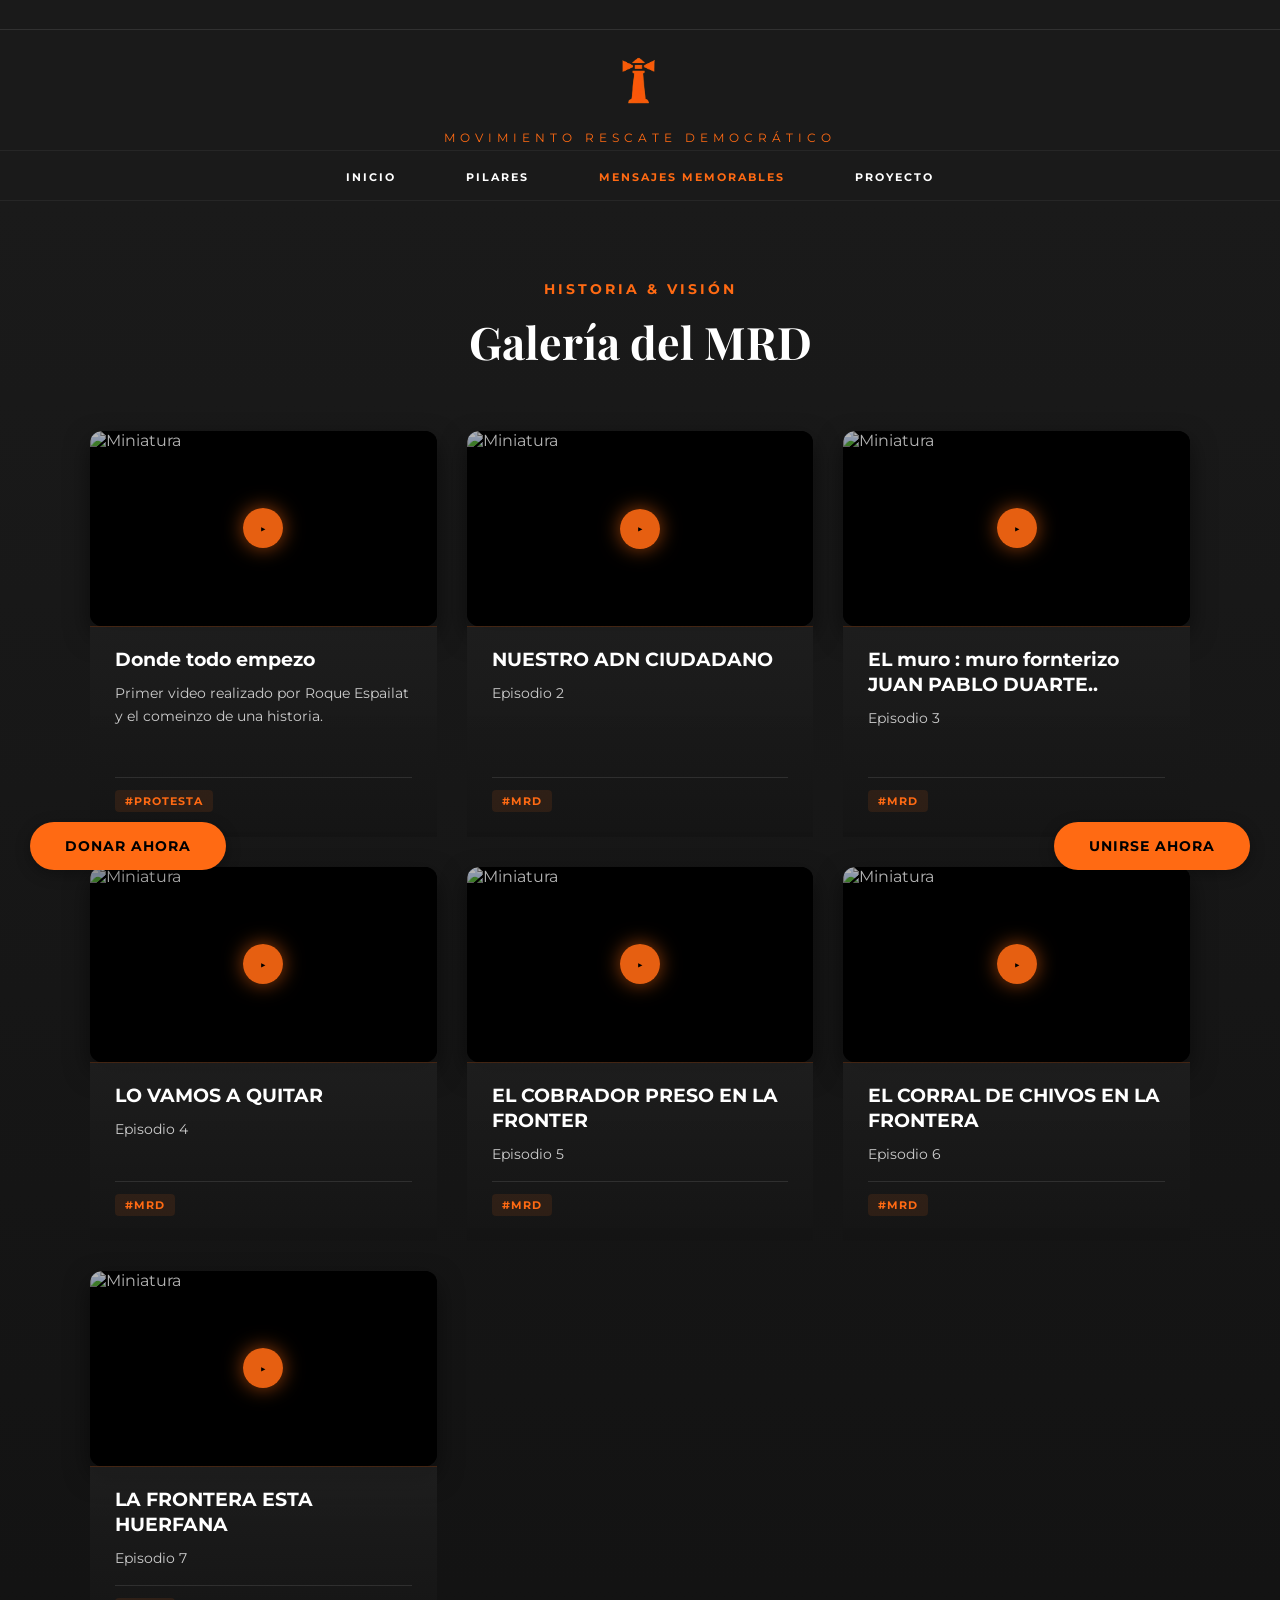
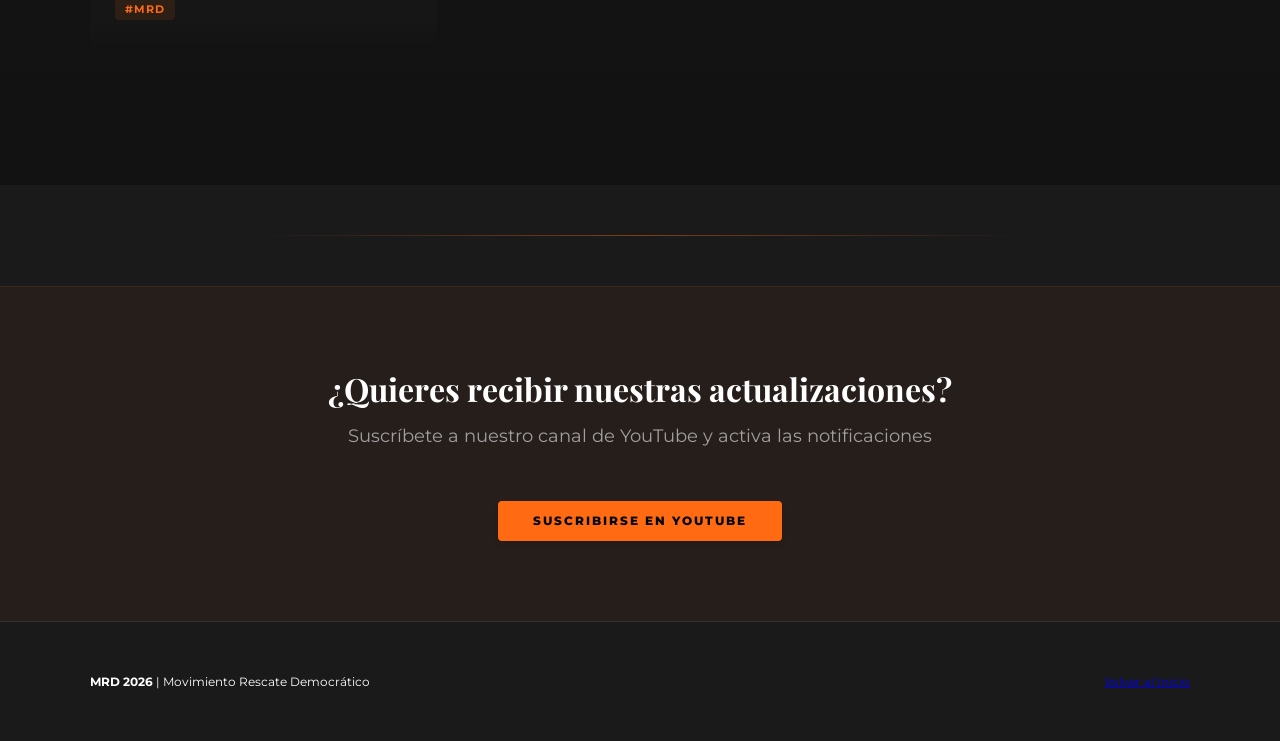
==== mensajesmemorables.html @ ec971d66 "Add files via upload" ====
<!DOCTYPE html>
<html lang="es">
<head>
    <meta charset="UTF-8">
    <meta name="viewport" content="width=device-width, initial-scale=1.0">
    <title>Mensajes Memorables | MRD</title>
    <link rel="stylesheet" href="style.css">
    <link rel="stylesheet" href="mensajesmemorables.css">
    
    <link rel="preconnect" href="https://fonts.googleapis.com">
    <link rel="preconnect" href="https://fonts.gstatic.com" crossorigin>
    <link href="https://fonts.googleapis.com/css2?family=Montserrat:wght@400;500;700&family=Playfair+Display:wght@700&display=swap" rel="stylesheet">
</head>
<body>

    <header class="main-header">
        <div class="top-bar">
            <div class="ticker-wrapper">
                <span>MOVIMIENTO RESCATE DEMOCRÁTICO • DIOS, PATRIA, FAMILIA, PUEBLO →</span>
            </div>
        </div>

        <div class="mid-bar">
            <div class="brand">
                <img src="img/Sin título.png" alt="Logo" class="brand-logo">
                <span class="location">MOVIMIENTO RESCATE DEMOCRÁTICO</span>
            </div>
            <button id="menuToggle" class="menu-toggle">☰</button>
        </div>

        <nav id="mainNav" class="main-nav">
            <ul>
                <li><a href="index.html">INICIO</a></li>
                <li><a href="index.html#pilares">PILARES</a></li>
                <li><a href="mensajesmemorables.html" class="active">MENSAJES MEMORABLES</a></li>
                <li><a href="index.html#propuestas">PROYECTO</a></li>
            </ul>
        </nav>
    </header>

    <main>
        


        <section id="mensajes" class="messages-section">
            <div class="container">
                <div class="section-header">
                    <span class="label">HISTORIA & VISIÓN</span>
                    <h2>Galería del MRD</h2>
                </div>
                
                <div class="messages-grid">
                    
                    <!-- TARJETA 1 -->
                    <article class="message-card">
                        <div class="card-trigger" data-src="https://res.cloudinary.com/nox-company/video/upload/v1776811127/rescate%20democratico%20pagina/MRD/watermark-removed-video_1_rp52hh.mp4" data-poster="img/poster1.jpg">
                            <div class="video-player-container">
                                <video class="dynamic-video" playsinline></video>
                                <div class="thumbnail-overlay">
                                    <img src="https://res.cloudinary.com/nox-company/image/upload/v1776818171/rescate%20democratico%20pagina/MRD/Miniaturas/donde_todo_empezo_w9utbv.jpg" alt="Miniatura" class="thumb-img">
                                    <div class="play-icon-large">▶</div>
                                </div>
                                <div class="video-controls-overlay">
                                    <div class="play-pause-btn">❚❚</div>
                                    <div class="progress-container">
                                        <div class="progress-bar-bg"><div class="progress-bar-fill"></div></div>
                                        <div class="time-display"><span class="current-time">0:00</span> / <span class="total-time">0:00</span></div>
                                    </div>
                                    <div class="controls-bottom">
                                        <button class="control-btn mute-btn">🔊</button>
                                        <button class="control-btn close-btn">✕ Cerrar</button>
                                    </div>
                                </div>
                            </div>
                            <div class="card-body">
                                <h3>Donde todo empezo</h3>
                                <p class="card-desc">Primer video realizado por Roque Espailat y el comeinzo de una historia.<p>
                                <div class="card-footer"><span class="tag">#protesta</span></div>
                            </div>
                        </div>
                    </article>

                    <!-- TARJETA 2 -->
                    <article class="message-card">
                        <div class="card-trigger" data-src="https://res.cloudinary.com/nox-company/video/upload/v1776817898/rescate%20democratico%20pagina/MRD/2_discurso_fouupr.mp4" data-poster="img/poster2.jpg">
                            <div class="video-player-container">
                                <video class="dynamic-video" playsinline></video>
                                <div class="thumbnail-overlay">
                                    <img src="https://res.cloudinary.com/nox-company/image/upload/v1776819507/rescate%20democratico%20pagina/MRD/Miniaturas/Donde_todo_comenzo_lkbbu7.jpg" alt="Miniatura" class="thumb-img">
                                    <div class="play-icon-large">▶</div>
                                </div>
                                <div class="video-controls-overlay">
                                    <div class="play-pause-btn">❚❚</div>
                                    <div class="progress-container">
                                        <div class="progress-bar-bg"><div class="progress-bar-fill"></div></div>
                                        <div class="time-display"><span class="current-time">0:00</span> / <span class="total-time">0:00</span></div>
                                    </div>
                                    <div class="controls-bottom">
                                        <button class="control-btn mute-btn">🔊</button>
                                        <button class="control-btn close-btn">✕ Cerrar</button>
                                    </div>
                                </div>
                            </div>
                            <div class="card-body">
                                <h3>NUESTRO ADN CIUDADANO</h3>
                                <p class="card-desc">Episodio 2</p>
                                <div class="card-footer"><span class="tag">#MRD</span></div>
                            </div>
                        </div>
                    </article>

                    <!-- TARJETA 3 -->
                    <article class="message-card">
                        <div class="card-trigger" data-src="https://res.cloudinary.com/nox-company/video/upload/v1776817938/rescate%20democratico%20pagina/MRD/3_plan_de_muro_louryq.mp4" data-poster="img/poster3.jpg">
                            <div class="video-player-container">
                                <video class="dynamic-video" playsinline></video>
                                <div class="thumbnail-overlay">
                                    <img src="https://res.cloudinary.com/nox-company/image/upload/v1776819499/rescate%20democratico%20pagina/MRD/Miniaturas/Donde_todo_comenzo_1_syyvta.jpg" alt="Miniatura" class="thumb-img">
                                    <div class="play-icon-large">▶</div>
                                </div>
                                <div class="video-controls-overlay">
                                    <div class="play-pause-btn">❚❚</div>
                                    <div class="progress-container">
                                        <div class="progress-bar-bg"><div class="progress-bar-fill"></div></div>
                                        <div class="time-display"><span class="current-time">0:00</span> / <span class="total-time">0:00</span></div>
                                    </div>
                                    <div class="controls-bottom">
                                        <button class="control-btn mute-btn">🔊</button>
                                        <button class="control-btn close-btn">✕ Cerrar</button>
                                    </div>
                                </div>
                            </div>
                            <div class="card-body">
                                <h3>EL muro : muro fornterizo JUAN PABLO DUARTE..</h3>
                                <p class="card-desc">Episodio 3<p>
                                <div class="card-footer"><span class="tag">#MRD</span></div>
                            </div>
                        </div>
                    </article>

                    <!-- TARJETA 4 -->
                    <article class="message-card">
                        <div class="card-trigger" data-src="https://res.cloudinary.com/nox-company/video/upload/v1776817913/rescate%20democratico%20pagina/MRD/4_roque_en_la_frontera_w9cdqh.mp4" data-poster="img/poster4.jpg">
                            <div class="video-player-container">
                                <video class="dynamic-video" playsinline></video>
                                <div class="thumbnail-overlay">
                                    <img src="https://res.cloudinary.com/nox-company/image/upload/v1776819499/rescate%20democratico%20pagina/MRD/Miniaturas/Donde_todo_comenzo_1_syyvta.jpg" alt="Miniatura" class="thumb-img">
                                    <div class="play-icon-large">▶</div>
                                </div>
                                <div class="video-controls-overlay">
                                    <div class="play-pause-btn">❚❚</div>
                                    <div class="progress-container">
                                        <div class="progress-bar-bg"><div class="progress-bar-fill"></div></div>
                                        <div class="time-display"><span class="current-time">0:00</span> / <span class="total-time">0:00</span></div>
                                    </div>
                                    <div class="controls-bottom">
                                        <button class="control-btn mute-btn">🔊</button>
                                        <button class="control-btn close-btn">✕ Cerrar</button>
                                    </div>
                                </div>
                            </div>
                            <div class="card-body">
                                <h3>LO VAMOS A QUITAR</h3>
                                <p class="card-desc">Episodio 4</p>
                                <div class="card-footer"><span class="tag">#MRD</span></div>
                            </div>
                        </div>
                    </article>

                    <!-- TARJETA 5 -->
                    <article class="message-card">
                        <div class="card-trigger" data-src="https://res.cloudinary.com/nox-company/video/upload/v1776817951/rescate%20democratico%20pagina/MRD/5_apresan_a_roque_xazl5k.mp4" data-poster="img/poster5.jpg">
                            <div class="video-player-container">
                                <video class="dynamic-video" playsinline></video>
                                <div class="thumbnail-overlay">
                                    <img src="https://res.cloudinary.com/nox-company/image/upload/v1776819499/rescate%20democratico%20pagina/MRD/Miniaturas/Donde_todo_comenzo_3_gq2lj9.jpg" alt="Miniatura" class="thumb-img">
                                    <div class="play-icon-large">▶</div>
                                </div>
                                <div class="video-controls-overlay">
                                    <div class="play-pause-btn">❚❚</div>
                                    <div class="progress-container">
                                        <div class="progress-bar-bg"><div class="progress-bar-fill"></div></div>
                                        <div class="time-display"><span class="current-time">0:00</span> / <span class="total-time">0:00</span></div>
                                    </div>
                                    <div class="controls-bottom">
                                        <button class="control-btn mute-btn">🔊</button>
                                        <button class="control-btn close-btn">✕ Cerrar</button>
                                    </div>
                                </div>
                            </div>
                            <div class="card-body">
                                <h3>EL COBRADOR PRESO EN LA FRONTER</h3>
                                <p class="card-desc">Episodio 5</p>
                                <div class="card-footer"><span class="tag">#MRD</span></div>
                            </div>
                        </div>
                    </article>

                    <!-- TARJETA 6 -->
                    <article class="message-card">
                        <div class="card-trigger" data-src="https://res.cloudinary.com/nox-company/video/upload/v1776817939/rescate%20democratico%20pagina/MRD/6_sub7iy.mp4" data-poster="img/poster6.jpg">
                            <div class="video-player-container">
                                <video class="dynamic-video" playsinline></video>
                                <div class="thumbnail-overlay">
                                    <img src="https://res.cloudinary.com/nox-company/image/upload/v1776819499/rescate%20democratico%20pagina/MRD/Miniaturas/Donde_todo_comenzo_4_yykrce.jpg" alt="Miniatura" class="thumb-img">
                                    <div class="play-icon-large">▶</div>
                                </div>
                                <div class="video-controls-overlay">
                                    <div class="play-pause-btn">❚❚</div>
                                    <div class="progress-container">
                                        <div class="progress-bar-bg"><div class="progress-bar-fill"></div></div>
                                        <div class="time-display"><span class="current-time">0:00</span> / <span class="total-time">0:00</span></div>
                                    </div>
                                    <div class="controls-bottom">
                                        <button class="control-btn mute-btn">🔊</button>
                                        <button class="control-btn close-btn">✕ Cerrar</button>
                                    </div>
                                </div>
                            </div>
                            <div class="card-body">
                                <h3>EL CORRAL DE CHIVOS EN LA FRONTERA</h3>
                                <p class="card-desc">Episodio 6</p>
                                <div class="card-footer"><span class="tag">#MRD</span></div>
                            </div>
                        </div>
                    </article>

                    <!-- TARJETA 7 -->
                    <article class="message-card">
                        <div class="card-trigger" data-src="https://res.cloudinary.com/nox-company/video/upload/v1776817931/rescate%20democratico%20pagina/MRD/7_cwavjr.mp4" data-poster="img/poster6.jpg">
                            <div class="video-player-container">
                                <video class="dynamic-video" playsinline></video>
                                <div class="thumbnail-overlay">
                                    <img src="https://res.cloudinary.com/nox-company/image/upload/v1776819506/rescate%20democratico%20pagina/MRD/Miniaturas/Donde_todo_comenzo_5_onufvg.jpg" alt="Miniatura" class="thumb-img">
                                    <div class="play-icon-large">▶</div>
                                </div>
                                <div class="video-controls-overlay">
                                    <div class="play-pause-btn">❚❚</div>
                                    <div class="progress-container">
                                        <div class="progress-bar-bg"><div class="progress-bar-fill"></div></div>
                                        <div class="time-display"><span class="current-time">0:00</span> / <span class="total-time">0:00</span></div>
                                    </div>
                                    <div class="controls-bottom">
                                        <button class="control-btn mute-btn">🔊</button>
                                        <button class="control-btn close-btn">✕ Cerrar</button>
                                    </div>
                                </div>
                            </div>
                            <div class="card-body">
                                <h3>LA FRONTERA ESTA HUERFANA</h3>
                                <p class="card-desc">Episodio 7</p>
                                <div class="card-footer"><span class="tag">#MRD</span></div>
                            </div>
                        </div>
                    </article>

                    <br><br><br><br><br>

                    

                </div>

                
            </div>

            
        </section>

        

        <hr class="elegant-separator">

        <section class="subscribe-section">
            <div class="container narrow">
                <h3>¿Quieres recibir nuestras actualizaciones?</h3>
                <p>Suscríbete a nuestro canal de YouTube y activa las notificaciones</p>
                <a href="https://www.youtube.com/@RescateDemocratico" class="btn-saber-mas">SUSCRIBIRSE EN YOUTUBE</a>
            </div>
        </section>


        
    </main>

    <footer class="footer-simple">
        <div class="container footer-flex">
            <p><strong>MRD 2026</strong> | Movimiento Rescate Democrático</p>
            <p><a href="index.html">Volver al Inicio</a></p>
        </div>
    </footer>

    <a href="#" class="btn-floating btn-donate-floating">DONAR AHORA</a>
    <a href="#" class="btn-floating btn-join-floating">UNIRSE AHORA</a>
    <div class="menu-overlay" id="menuOverlay"></div>

    
        <!-- Script Corregido FINAL: Botón Play ahora activa el estado completo -->
        <script src="script.js"></script>
    <script>
        document.addEventListener('DOMContentLoaded', () => {
            const triggers = document.querySelectorAll('.card-trigger');

            function formatTime(seconds) {
                if (!seconds || isNaN(seconds)) return "0:00";
                const mins = Math.floor(seconds / 60);
                const secs = Math.floor(seconds % 60);
                return `${mins}:${secs < 10 ? '0' : ''}${secs}`;
            }

            function stopAllVideos(currentTrigger) {
                triggers.forEach(other => {
                    if (other !== currentTrigger && other.classList.contains('is-playing')) {
                        const v = other.querySelector('.dynamic-video');
                        const o = other.querySelector('.video-controls-overlay');
                        const pb = other.querySelector('.play-pause-btn');
                        const th = other.querySelector('.thumbnail-overlay');
                        
                        if (v) {
                            v.pause();
                            v.currentTime = 0;
                        }
                        other.classList.remove('is-playing');
                        if (o) o.classList.remove('visible');
                        if (th) th.style.opacity = '1';
                        if (pb) pb.textContent = '▶';
                    }
                });
            }

            triggers.forEach(trigger => {
                const videoSrc = trigger.getAttribute('data-src');
                const posterSrc = trigger.getAttribute('data-poster');
                
                const video = trigger.querySelector('.dynamic-video');
                const playBtn = trigger.querySelector('.play-pause-btn');
                const muteBtn = trigger.querySelector('.mute-btn');
                const closeBtn = trigger.querySelector('.close-btn');
                const progressBar = trigger.querySelector('.progress-bar-fill');
                const progressBg = trigger.querySelector('.progress-bar-bg');
                const currentTimeEl = trigger.querySelector('.current-time');
                const totalTimeEl = trigger.querySelector('.total-time');
                const overlay = trigger.querySelector('.video-controls-overlay');
                const thumbnail = trigger.querySelector('.thumbnail-overlay');

                video.src = videoSrc;
                video.poster = posterSrc;

                // FUNCIÓN PRINCIPAL: Activa el video Y la clase CSS
                function activateVideo(e) {
                    if (e) {
                        e.preventDefault();
                        e.stopPropagation();
                    }

                    if (trigger.classList.contains('is-playing')) return;

                    stopAllVideos(trigger);
                    trigger.classList.add('is-playing');
                    
                    if (thumbnail) thumbnail.style.opacity = '0';

                    video.load();
                    
                    video.play().then(() => {
                        if (playBtn) playBtn.textContent = '❚❚';
                        if (overlay) overlay.classList.add('visible');
                    }).catch(err => {
                        console.error("Error al reproducir:", err);
                        trigger.classList.remove('is-playing');
                        if (thumbnail) thumbnail.style.opacity = '1';
                    });
                }

                // FUNCIÓN: Solo Play/Pause (sin cambiar estado de tarjeta)
                function togglePlayOnly(e) {
                    if (e) {
                        e.stopPropagation();
                        e.preventDefault();
                    }

                    if (video.paused) {
                        video.play().then(() => {
                            if (playBtn) playBtn.textContent = '❚❚';
                            if (overlay) overlay.classList.add('visible');
                        }).catch(console.error);
                    } else {
                        video.pause();
                        if (playBtn) playBtn.textContent = '▶';
                    }
                }

                // --- ASIGNACIÓN DE EVENTOS CORREGIDA ---

                // 1. Clic en la TARJETA → Activa todo (clase + video)
                trigger.addEventListener('click', activateVideo);

                // 2. Clic en el VIDEO → Solo Play/Pause (ya está activo)
                video.addEventListener('click', (e) => {
                    e.stopPropagation();
                    togglePlayOnly(e);
                });

                // 3. Clic en el BOTÓN PLAY CENTRAL → Activa todo si no está activo, solo Play/Pause si ya lo está
                if (playBtn) {
                    playBtn.addEventListener('click', (e) => {
                        e.stopPropagation();
                        e.preventDefault();
                        
                        // Si NO está activo, activarlo completamente
                        if (!trigger.classList.contains('is-playing')) {
                            activateVideo(e);
                        } else {
                            // Si YA está activo, solo play/pause
                            togglePlayOnly(e);
                        }
                    });
                }

                // 4. Clic en CERRAR
                if (closeBtn) {
                    closeBtn.addEventListener('click', (e) => {
                        e.stopPropagation();
                        e.preventDefault();
                        video.pause();
                        video.currentTime = 0;
                        trigger.classList.remove('is-playing');
                        if (overlay) overlay.classList.remove('visible');
                        if (thumbnail) thumbnail.style.opacity = '1';
                        if (playBtn) playBtn.textContent = '▶';
                    });
                }

                // 5. Clic en MUTE
                if (muteBtn) {
                    muteBtn.addEventListener('click', (e) => {
                        e.stopPropagation();
                        e.preventDefault();
                        video.muted = !video.muted;
                        muteBtn.textContent = video.muted ? '🔇' : '🔊';
                    });
                }

                // 6. Barra de progreso
                if (progressBg) {
                    progressBg.addEventListener('click', (e) => {
                        e.stopPropagation();
                        e.preventDefault();
                        const rect = progressBg.getBoundingClientRect();
                        const x = e.clientX - rect.left;
                        const percent = Math.max(0, Math.min(1, x / rect.width));
                        video.currentTime = percent * video.duration;
                    });
                }

                // 7. Actualización de tiempo
                video.addEventListener('timeupdate', () => {
                    if (!video.duration) return;
                    const percent = (video.currentTime / video.duration) * 100;
                    if (progressBar) progressBar.style.width = `${percent}%`;
                    if (currentTimeEl) currentTimeEl.textContent = formatTime(video.currentTime);
                    if (totalTimeEl) totalTimeEl.textContent = formatTime(video.duration);
                });

                video.addEventListener('loadedmetadata', () => {
                    if (totalTimeEl) totalTimeEl.textContent = formatTime(video.duration);
                });

                // 8. Mostrar/Ocultar controles
                let timeout;
                if (overlay) {
                    overlay.addEventListener('mousemove', () => {
                        overlay.classList.add('visible');
                        clearTimeout(timeout);
                        timeout = setTimeout(() => {
                            if (!video.paused) overlay.classList.remove('visible');
                        }, 3000);
                    });
                }
            });
        });
    </script>



</body>
</html>
---- style.css ----
:root {
    --pantone-black: #1A1A1A;
    --pantone-orange: #FF6A13;
    --white: #FFFFFF;
    --gray: #A0A0A0;
}

body {
    margin: 0;
    background-color: var(--pantone-black);
    font-family: 'Montserrat', sans-serif;
    color: var(--white);
    overflow-x: hidden;
}

.container {
    width: 90%;
    max-width: 1100px;
    margin: 0 auto;
}

/* --- HEADER --- */
.main-header {
    text-align: center;
    border-bottom: 1px solid rgba(255, 255, 255, 0.05);
}

.top-bar {
    background-color: var(--pantone-black);
    border-bottom: 1px solid rgba(255, 255, 255, 0.1);
    padding: 8px 0;
    overflow: hidden;
    white-space: nowrap;
    position: relative;
    font-size: 10px;
    font-weight: 700;
    letter-spacing: 2px;
}

.ticker-wrapper {
    display: inline-block;
    padding-left: 100%;
    animation: ticker 25s linear infinite;
}

@keyframes ticker {
    0% { transform: translateX(0); }
    100% { transform: translateX(-100%); }
}

.mid-bar {
    position: relative;
    padding: 15px 0 5px 0;
    text-align: center;
    transition: all 0.3s ease;
}

.brand {
    padding: 0;
}

.brand-logo {
    max-height: 85px;
    margin-bottom: 5px;
    display: block;
    margin: 0 auto 5px auto;
}

.location {
    display: block;
    color: var(--pantone-orange);
    font-size: 12px;
    letter-spacing: 5px;
    margin-top: -5px;
}

/* --- NAV (PC/TRADICIONAL) --- */
.menu-toggle {
    display: none;
}

.main-nav {
    display: block;
    position: static;
    width: 100%;
    background: var(--pantone-black);
    border-top: 1px solid rgba(255, 255, 255, 0.05);
    padding: 15px 0;
    transition: all 0.4s ease;
}

.main-nav ul {
    display: flex;
    justify-content: center;
    align-items: center;
    gap: 40px;
    list-style: none;
    margin: 0;
    padding: 0;
}

.main-nav a {
    color: var(--white);
    text-decoration: none;
    font-weight: 700;
    font-size: 11px;
    letter-spacing: 2px;
    padding: 10px 15px;
    transition: color 0.3s ease;
}

.main-nav a:hover {
    color: var(--pantone-orange);
}

.menu-overlay {
    display: none;
}

/* --- HERO --- */
.hero-section {
    padding: 270px 0;
    text-align: center;
    position: relative;
    background: url('img/hero.jpeg');
    background-size: cover;
}

.section-title {
    font-size: 2.5rem;
    margin-bottom: 20px;
}

.hero-text {
    font-size: 1.2rem;
    max-width: 800px;
    margin: 0 auto;
}

/* --- SEPARADORES --- */
hr.elegant-separator {
    border: 0;
    height: 1px;
    margin: 50px auto;
    width: 60%;
    background-image: linear-gradient(to right, rgba(255, 106, 19, 0), rgba(255, 106, 19, 0.75), rgba(255, 106, 19, 0));
    opacity: 0.6;
}

/* --- MENSAJE --- */
.message-section {
    padding: 80px 0;
}

.message-centered {
    text-align: center;
}

.message-body p {
    font-size: 1.15rem;
    line-height: 1.8;
    margin-bottom: 30px;
    color: var(--white);
    opacity: 0.95;
    font-weight: 400;
    max-width: 900px;
    margin-left: auto;
    margin-right: auto;
}

.signature-block {
    margin-top: 80px;
    text-align: center;
    display: flex;
    flex-direction: column;
    align-items: center;
}

.signature-photo {
    width: 120px;
    height: 120px;
    border-radius: 50%;
    object-fit: cover;
    border: 3px solid var(--pantone-orange);
    margin-bottom: 20px;
    box-shadow: 0 4px 15px rgba(0, 0, 0, 0.3);
}

.signature-name {
    font-family: 'Playfair Display', serif;
    font-size: 3.2rem;
    font-weight: 700;
    margin: 0 0 5px 0;
    letter-spacing: -1px;
}

.signature-title {
    font-family: 'Montserrat', sans-serif;
    font-style: italic;
    color: var(--gray);
    font-size: 1rem;
    letter-spacing: 1px;
    margin-top: 0;
}

.signature-svg {
    width: 200px;
    margin: 10px auto 0;
    opacity: 0.8;
}

/* --- PILARES --- */
.grid-container {
    display: grid;
    grid-template-columns: repeat(auto-fit, minmax(300px, 1fr));
    gap: 30px;
    padding: 80px 0;
}

.card {
    background: rgba(255, 255, 255, 0.02);
    padding: 40px;
    border-top: 3px solid var(--pantone-orange);
}

.card-number {
    color: var(--pantone-orange);
    font-weight: 700;
    display: block;
    margin-bottom: 15px;
    font-size: 1.5rem;
}

.card h3 {
    margin-top: 0;
    margin-bottom: 15px;
}

.card p {
    font-size: 1rem;
    line-height: 1.6;
}

/* --- EXTRA INFO --- */
.split-layout {
    display: flex;
    gap: 50px;
    align-items: center;
    padding: 80px 0;
}

.text-side, .visual-side {
    flex: 1;
}

.label {
    color: var(--pantone-orange);
    font-weight: 700;
    letter-spacing: 2px;
    font-size: 0.9rem;
    display: block;
    margin-bottom: 10px;
}

.text-side h2 {
    font-size: 2.5rem;
    margin: 10px 0 20px 0;
}

.info-card-dark {
    background: #222;
    padding: 40px;
    border: 1px solid rgba(255, 255, 255, 0.1);
    text-align: center;
}

.info-card-dark h4 {
    margin-top: 0;
    font-size: 1.5rem;
}

/* --- BOTONES --- */
.btn-saber-mas, .btn-donate {
    background-color: var(--pantone-orange);
    color: #000000 !important;
    padding: 14px 35px;
    border-radius: 4px;
    font-weight: 800;
    font-size: 12px;
    letter-spacing: 2px;
    text-decoration: none;
    display: inline-block;
    margin-top: 25px;
    border: none;
    text-transform: uppercase;
    transition: all 0.3s cubic-bezier(0.25, 0.8, 0.25, 1);
    box-shadow: 0 4px 6px rgba(0, 0, 0, 0.1);
    cursor: pointer;
    line-height: 1;
}

.btn-saber-mas:hover, .btn-donate:hover {
    background-color: #e65a00;
    transform: translateY(-3px);
    box-shadow: 0 7px 14px rgba(0, 0, 0, 0.2);
    letter-spacing: 3px;
}

.btn-floating {
    position: fixed;
    bottom: 30px;
    background: var(--pantone-orange);
    color: black;
    padding: 15px 35px;
    border-radius: 50px;
    text-decoration: none;
    font-weight: 700;
    z-index: 999;
    box-shadow: 0 4px 15px rgba(0, 0, 0, 0.3);
    transition: all 0.3s cubic-bezier(0.25, 0.8, 0.25, 1);
    font-size: 14px;
    letter-spacing: 1px;
}

.btn-donate-floating {
    left: 30px;
}

.btn-join-floating {
    right: 30px;
}

.btn-floating:hover {
    transform: translateY(-3px);
    box-shadow: 0 7px 20px rgba(0, 0, 0, 0.4);
    background-color: #e65a00;
}

/* --- FOOTER --- */
.footer-simple {
    padding: 40px 0;
    border-top: 1px solid rgba(255, 255, 255, 0.1);
    font-size: 12px;
}

.footer-flex {
    display: flex;
    justify-content: space-between;
}

/* --- MÓVIL (≤ 768px) --- */
@media (max-width: 768px) {
    .menu-toggle {
        display: flex !important;
        background: none;
        border: 2px solid var(--white);
        color: var(--white);
        font-size: 24px;
        cursor: pointer;
        position: absolute;
        right: 20px;
        top: 50%;
        transform: translateY(-50%);
        z-index: 1100;
        width: 50px;
        height: 50px;
        border-radius: 8px;
        transition: all 0.3s ease;
        align-items: center;
        justify-content: center;
    }

    .menu-toggle:hover {
        background: var(--pantone-orange);
        border-color: var(--pantone-orange);
        color: var(--pantone-black);
        transform: translateY(-50%) scale(1.05);
    }

    .main-nav {
        display: none;
        position: fixed;
        top: 0;
        left: -100%;
        width: 80%;
        max-width: 300px;
        height: 100vh;
        background: linear-gradient(135deg, rgba(26, 26, 26, 0.98), rgba(13, 13, 13, 0.98));
        backdrop-filter: blur(15px);
        z-index: 1000;
        transition: left 0.5s cubic-bezier(0.4, 0, 0.2, 1);
        border-right: 3px solid var(--pantone-orange);
        box-shadow: 15px 0 30px rgba(0, 0, 0, 0.5);
        padding-top: 100px;
        overflow-y: auto;
    }

    .main-nav.active {
        display: block !important;
        left: 0;
    }

    .main-nav ul {
        flex-direction: column;
        align-items: center;
        gap: 25px;
        padding: 20px 0;
        margin: 0;
        list-style: none;
    }

    .main-nav a {
        color: var(--white);
        text-decoration: none;
        font-weight: 700;
        font-size: 1.3rem;
        letter-spacing: 3px;
        padding: 15px 30px;
        position: relative;
        transition: all 0.3s ease;
        display: block;
        width: 100%;
        text-align: center;
    }

    .main-nav a::before {
        content: '';
        position: absolute;
        left: 0;
        top: 50%;
        transform: translateY(-50%);
        width: 0;
        height: 100%;
        background: linear-gradient(90deg, var(--pantone-orange), transparent);
        opacity: 0.1;
        transition: width 0.3s ease;
        z-index: -1;
    }

    .main-nav a:hover {
        color: var(--pantone-orange);
        padding-left: 40px;
    }

    .main-nav a:hover::before {
        width: 100%;
    }

    .menu-overlay {
        display: block;
        position: fixed;
        top: 0;
        left: 0;
        width: 100%;
        height: 100%;
        background: rgba(0, 0, 0, 0.6);
        backdrop-filter: blur(3px);
        z-index: 999;
        opacity: 0;
        visibility: hidden;
        transition: all 0.3s ease;
    }

    .menu-overlay.active {
        opacity: 1;
        visibility: visible;
    }

    .mid-bar {
        padding: 10px 0;
    }

    .brand-logo {
        max-height: 50px;
    }

    .location {
        font-size: 9px;
        letter-spacing: 3px;
    }

    .split-layout {
        flex-direction: column;
        text-align: center;
    }

    .message-body p {
        font-size: 0.95rem;
        padding: 0 8px;
    }

    .signature-name {
        font-size: 2.2rem;
    }

    .signature-photo {
        width: 100px;
        height: 100px;
    }

    hr.elegant-separator {
        width: 85%;
        margin: 30px auto;
    }

    .footer-flex {
        flex-direction: column;
        text-align: center;
        gap: 10px;
    }

    .btn-floating {
        bottom: 20px;
        padding: 12px 25px;
        font-size: 12px;
    }

    .btn-donate-floating {
        left: 15px;
    }

    .btn-join-floating {
        right: 15px;
    }
}

@media (max-width: 480px) {
    .menu-toggle {
        right: 15px;
        width: 45px;
        height: 45px;
        font-size: 20px;
    }

    .main-nav {
        width: 85%;
    }

    .main-nav a {
        font-size: 1.1rem;
        padding: 12px 25px;
    }

    .message-body p {
        font-size: 0.8rem;
    }
}


/* --- MÓVIL (≤ 768px) --- */
@media (max-width: 768px) {
    /* --- BOTÓN MENÚ ESTILO "DONAR/UNIRSE" --- */
    .menu-toggle {
        display: flex !important;
        background: var(--pantone-orange); /* Fondo naranja como los botones */
        border: none; /* Sin borde */
        color: #000000; /* Texto negro para contraste */
        font-size: 20px; /* Icono un poco más pequeño */
        cursor: pointer;
        position: absolute;
        right: 15px; /* Ajustado para móviles pequeños */
        top: 50%;
        transform: translateY(-50%);
        z-index: 1100;
        width: 45px; /* Ancho compacto */
        height: 45px; /* Alto compacto */
        border-radius: 50px; /* Totalmente redondeado como los botones flotantes */
        transition: all 0.3s cubic-bezier(0.25, 0.8, 0.25, 1);
        align-items: center;
        justify-content: center;
        box-shadow: 0 4px 15px rgba(0, 0, 0, 0.3); /* Misma sombra que los botones */
        font-weight: 700;
        padding: 0;
    }

    /* Hover del botón menú */
    .menu-toggle:hover {
        background-color: #e65a00; /* Naranja más oscuro al pasar el mouse */
        transform: translateY(-50%) scale(1.05); /* Efecto de elevación */
        box-shadow: 0 7px 20px rgba(0, 0, 0, 0.4);
    }

    /* Estado activo (cuando está abierto) */
    .menu-toggle.active {
        background-color: #e65a00;
        color: #000000;
    }

    /* ... (El resto del CSS móvil se mantiene igual) ... */
    
    .main-nav {
        display: none;
        position: fixed;
        top: 0;
        left: -100%;
        width: 80%;
        max-width: 300px;
        height: 100vh;
        background: linear-gradient(135deg, rgba(26, 26, 26, 0.98), rgba(13, 13, 13, 0.98));
        backdrop-filter: blur(15px);
        z-index: 1000;
        transition: left 0.5s cubic-bezier(0.4, 0, 0.2, 1);
        border-right: 3px solid var(--pantone-orange);
        box-shadow: 15px 0 30px rgba(0, 0, 0, 0.5);
        padding-top: 100px;
        overflow-y: auto;
    }

    .main-nav.active {
        display: block !important;
        left: 0;
    }

    .main-nav ul {
        flex-direction: column;
        align-items: center;
        gap: 25px;
        padding: 20px 0;
        margin: 0;
        list-style: none;
    }

    .main-nav a {
        color: var(--white);
        text-decoration: none;
        font-weight: 700;
        font-size: 1.3rem;
        letter-spacing: 3px;
        padding: 15px 30px;
        position: relative;
        transition: all 0.3s ease;
        display: block;
        width: 100%;
        text-align: center;
    }

    .main-nav a::before {
        content: '';
        position: absolute;
        left: 0;
        top: 50%;
        transform: translateY(-50%);
        width: 0;
        height: 100%;
        background: linear-gradient(90deg, var(--pantone-orange), transparent);
        opacity: 0.1;
        transition: width 0.3s ease;
        z-index: -1;
    }

    .main-nav a:hover {
        color: var(--pantone-orange);
        padding-left: 40px;
    }

    .main-nav a:hover::before {
        width: 100%;
    }

    .menu-overlay {
        display: block;
        position: fixed;
        top: 0;
        left: 0;
        width: 100%;
        height: 100%;
        background: rgba(0, 0, 0, 0.6);
        backdrop-filter: blur(3px);
        z-index: 999;
        opacity: 0;
        visibility: hidden;
        transition: all 0.3s ease;
    }

    .menu-overlay.active {
        opacity: 1;
        visibility: visible;
    }

    /* Resto de ajustes de layout móvil */
    .mid-bar { padding: 10px 0; }
    .brand-logo { max-height: 50px; }
    .location { font-size: 9px; letter-spacing: 3px; }
    .split-layout { flex-direction: column; text-align: center; }
    .message-body p { font-size: 0.95rem; padding: 0 8px; }
    .signature-name { font-size: 2.2rem; }
    .signature-photo { width: 100px; height: 100px; }
    hr.elegant-separator { width: 85%; margin: 30px auto; }
    .footer-flex { flex-direction: column; text-align: center; gap: 10px; }
    .btn-floating { bottom: 20px; padding: 12px 25px; font-size: 12px; }
    .btn-donate-floating { left: 15px; }
    .btn-join-floating { right: 15px; }
}

@media (max-width: 480px) {
    .menu-toggle {
        right: 10px;
        width: 40px;
        height: 40px;
        font-size: 18px;
    }
    .main-nav { width: 85%; }
    .main-nav a { font-size: 1.1rem; padding: 12px 25px; }
    .message-body p { font-size: 0.8rem; }
}
---- mensajesmemorables.css ----
/* --- ESTILOS GENERALES --- */
.page-hero {
    padding: 120px 0;
    text-align: center;
    position: relative;
    background: linear-gradient(rgba(0, 0, 0, 0.75), rgba(0, 0, 0, 0.75)), url('img/videos-bg.jpeg');
    background-size: cover;
    background-position: center;
}

.page-title {
    font-family: 'Playfair Display', serif;
    font-size: 3.5rem;
    margin: 0 0 15px 0;
    color: var(--white);
    text-shadow: 0 4px 15px rgba(0,0,0,0.6);
}

.page-subtitle {
    font-size: 1.2rem;
    color: var(--gray);
    margin: 0;
    font-weight: 300;
    letter-spacing: 1px;
}

.messages-section {
    padding: 80px 0;
    background: linear-gradient(180deg, var(--pantone-black) 0%, #121212 100%);
    position: relative;
}

.section-header {
    text-align: center;
    margin-bottom: 60px;
    position: relative;
    z-index: 1;
}

.section-header .label {
    color: var(--pantone-orange);
    font-weight: 700;
    letter-spacing: 3px;
    font-size: 0.85rem;
    display: block;
    margin-bottom: 15px;
    text-transform: uppercase;
}

.section-header h2 {
    font-family: 'Playfair Display', serif;
    font-size: 2.8rem;
    margin: 0;
    color: var(--white);
}

/* --- GRID --- */
.messages-grid {
    display: grid;
    grid-template-columns: repeat(3, 1fr);
    gap: 30px;
    margin-bottom: 60px;
    position: relative;
    z-index: 1;
}

/* --- TARJETA --- */
.message-card {
    background: transparent;
    border: none;
    height: 100%;
    display: flex;
    flex-direction: column;
}

.card-trigger {
    display: flex;
    flex-direction: column;
    height: 100%;
    cursor: pointer;
    transition: transform 0.3s ease;
    position: relative;
}

/* --- CONTENEDOR DEL VIDEO --- */
.video-player-container {
    position: relative;
    width: 100%;
    background: #000;
    border-radius: 12px;
    overflow: hidden;
    box-shadow: 0 10px 25px rgba(0,0,0,0.5);
    transition: all 0.5s cubic-bezier(0.25, 0.8, 0.25, 1);
    aspect-ratio: 16 / 9;
    flex-shrink: 0;
    z-index: 1;
}

/* ESTADO ACTIVO: TRANSICIÓN A TELÉFONO SIN ROMPER EL GRID */
.card-trigger.is-playing .video-player-container {
    aspect-ratio: auto;
    height: 177.77%; /* 16/9 invertido para simular 9:16 */
    position: absolute;
    top: 50%;
    left: 50%;
    transform: translate(-50%, -50%);
    z-index: 1000;
    border: 3px solid var(--pantone-orange);
    box-shadow: 0 30px 60px rgba(0,0,0,0.9), 0 0 40px rgba(255, 106, 19, 0.3);
    transition: all 0.5s cubic-bezier(0.25, 0.8, 0.25, 1);
}

/* --- VIDEO --- */
.dynamic-video {
    width: 100%;
    height: 100%;
    object-fit: cover;
    display: block;
    outline: none;
}

/* --- MINIATURA --- */
.thumbnail-overlay {
    position: absolute;
    top: 0; left: 0; width: 100%; height: 100%;
    background: #000;
    display: flex;
    align-items: center;
    justify-content: center;
    z-index: 5;
    transition: opacity 0.3s ease;
    pointer-events: none;
}

.thumb-img {
    width: 100%;
    height: 100%;
    object-fit: cover;
    opacity: 0.7;
}

.play-icon-large {
    position: absolute;
    width: 40px;
    height: 40px;
    background: rgba(255, 106, 19, 0.9);
    border-radius: 50%;
    display: flex;
    align-items: center;
    justify-content: center;
    color: #000;
    font-size: 10px;
    font-weight: 400;
    box-shadow: 0 0 20px rgba(255, 106, 19, 0.6);
    transition: transform 0.3s;
    z-index: 6;
}

.card-trigger:hover .play-icon-large {
    transform: scale(1.1);
}

.card-trigger.is-playing .thumbnail-overlay {
    opacity: 0;
    pointer-events: none;
}

/* --- CONTROLES (CENTRADOS 100%) --- */
.video-controls-overlay {
    position: absolute;
    inset: 0;
    width: 100%;
    height: 100%;
    background: linear-gradient(to bottom, rgba(0,0,0,0.6) 0%, rgba(0,0,0,0) 20%, rgba(0,0,0,0) 70%, rgba(0,0,0,0.9) 100%);
    display: flex;
    flex-direction: column;
    justify-content: flex-end;
    align-items: center;
    padding: 20px;
    opacity: 0;
    transition: opacity 0.3s ease;
    z-index: 10;
    pointer-events: none;
    box-sizing: border-box;
}

.card-trigger.is-playing .video-controls-overlay {
    pointer-events: auto;
}

.card-trigger.is-playing .video-controls-overlay.visible {
    opacity: 1;
}

/* Botón Play Central */
.play-pause-btn {
    position: absolute;
    top: 50%;
    left: 50%;
    transform: translate(-50%, -50%);
    width: 60px;
    height: 60px;
    background: rgba(255, 106, 19, 0.9);
    border-radius: 50%;
    display: flex;
    align-items: center;
    justify-content: center;
    color: #000;
    font-size: 24px;
    font-weight: 700;
    cursor: pointer;
    transition: transform 0.2s;
    z-index: 11;
    box-shadow: 0 0 15px rgba(0,0,0,0.5);
    pointer-events: auto;
}

.play-pause-btn:hover {
    transform: translate(-50%, -50%) scale(1.1);
}

/* Barra de Progreso */
.progress-container {
    width: 100%;
    max-width: 80%;
    margin-bottom: 15px;
    display: flex;
    flex-direction: column;
    gap: 5px;
    align-self: center;
    pointer-events: auto;
}

.progress-bar-bg {
    width: 100%;
    height: 5px;
    background: rgba(255, 255, 255, 0.3);
    border-radius: 3px;
    cursor: pointer;
    position: relative;
    overflow: hidden;
    pointer-events: auto;
}

.progress-bar-fill {
    height: 100%;
    background: var(--pantone-orange);
    width: 0%;
    border-radius: 3px;
    transition: width 0.1s linear;
    box-shadow: 0 0 10px rgba(255, 106, 19, 0.5);
}

.time-display {
    display: flex;
    justify-content: space-between;
    color: #fff;
    font-size: 0.8rem;
    font-weight: 600;
    text-shadow: 0 1px 2px rgba(0,0,0,0.8);
    font-family: 'Montserrat', sans-serif;
    width: 100%;
}

/* Botones Inferiores */
.controls-bottom {
    display: flex;
    justify-content: space-between;
    align-items: center;
    width: 100%;
    max-width: 80%;
    align-self: center;
    pointer-events: auto;
}

.control-btn {
    background: none;
    border: none;
    color: #fff;
    font-size: 1.3rem;
    cursor: pointer;
    padding: 8px;
    transition: transform 0.2s, color 0.2s;
    text-shadow: 0 1px 2px rgba(0,0,0,0.8);
    display: flex;
    align-items: center;
    justify-content: center;
    pointer-events: auto;
}

.control-btn:hover {
    color: var(--pantone-orange);
    transform: scale(1.1);
}

.close-btn {
    font-size: 0.9rem;
    background: rgba(255, 255, 255, 0.15);
    border-radius: 20px;
    padding: 6px 12px;
    font-family: 'Montserrat', sans-serif;
    font-weight: 600;
    gap: 5px;
    display: flex;
    align-items: center;
}

.close-btn:hover {
    background: rgba(255, 106, 19, 0.3);
    color: #fff;
}

/* --- DESCRIPCIÓN --- */
.card-body {
    padding: 20px 25px 25px 25px;
    background: linear-gradient(180deg, rgba(30,30,30,0.9) 0%, rgba(20,20,20,0.98) 100%);
    border-top: 1px solid rgba(255, 106, 19, 0.2);
    flex-grow: 1;
    display: flex;
    flex-direction: column;
    transition: opacity 0.3s;
    z-index: 1;
}

.card-trigger.is-playing .card-body {
    opacity: 0.6;
    background: rgba(20, 20, 20, 0.9);
    border-top: 1px solid rgba(255, 106, 19, 0.3);
}

.card-body h3 {
    margin: 0 0 10px 0;
    font-size: 1.2rem;
    color: var(--white);
    font-weight: 700;
    line-height: 1.3;
}

.card-desc {
    margin: 0 0 15px 0;
    font-size: 0.9rem;
    color: #ccc;
    line-height: 1.6;
    flex-grow: 1;
}

.card-footer {
    display: flex;
    justify-content: flex-start;
    align-items: center;
    border-top: 1px solid rgba(255, 255, 255, 0.1);
    padding-top: 12px;
    margin-top: auto;
}

.tag {
    font-size: 0.7rem;
    color: var(--pantone-orange);
    font-weight: 700;
    text-transform: uppercase;
    letter-spacing: 1px;
    background: rgba(255, 106, 19, 0.1);
    padding: 4px 10px;
    border-radius: 4px;
}

.pagination-wrapper {
    text-align: center;
    margin-bottom: 40px;
}

.subscribe-section {
    padding: 80px 0;
    background: rgba(255, 106, 19, 0.05);
    text-align: center;
    border-top: 1px solid rgba(255, 106, 19, 0.1);
}

.subscribe-section h3 {
    font-family: 'Playfair Display', serif;
    font-size: 2rem;
    margin: 0 0 15px 0;
    color: var(--white);
}

.subscribe-section p {
    font-size: 1.1rem;
    color: var(--gray);
    margin: 0 0 30px 0;
}

.main-nav a.active {
    color: var(--pantone-orange);
}

/* --- RESPONSIVE --- */
@media (max-width: 1024px) {
    .messages-grid {
        grid-template-columns: repeat(2, 1fr);
        gap: 25px;
    }
}

@media (max-width: 768px) {
    .messages-grid {
        grid-template-columns: 1fr;
        gap: 25px;
    }
    .page-title { font-size: 2.2rem; }
    .section-header h2 { font-size: 2rem; }
    
    .card-trigger.is-playing .video-player-container {
        height: 80vh;
        width: 90vw;
        top: 50%;
        left: 50%;
        transform: translate(-50%, -50%);
    }
}
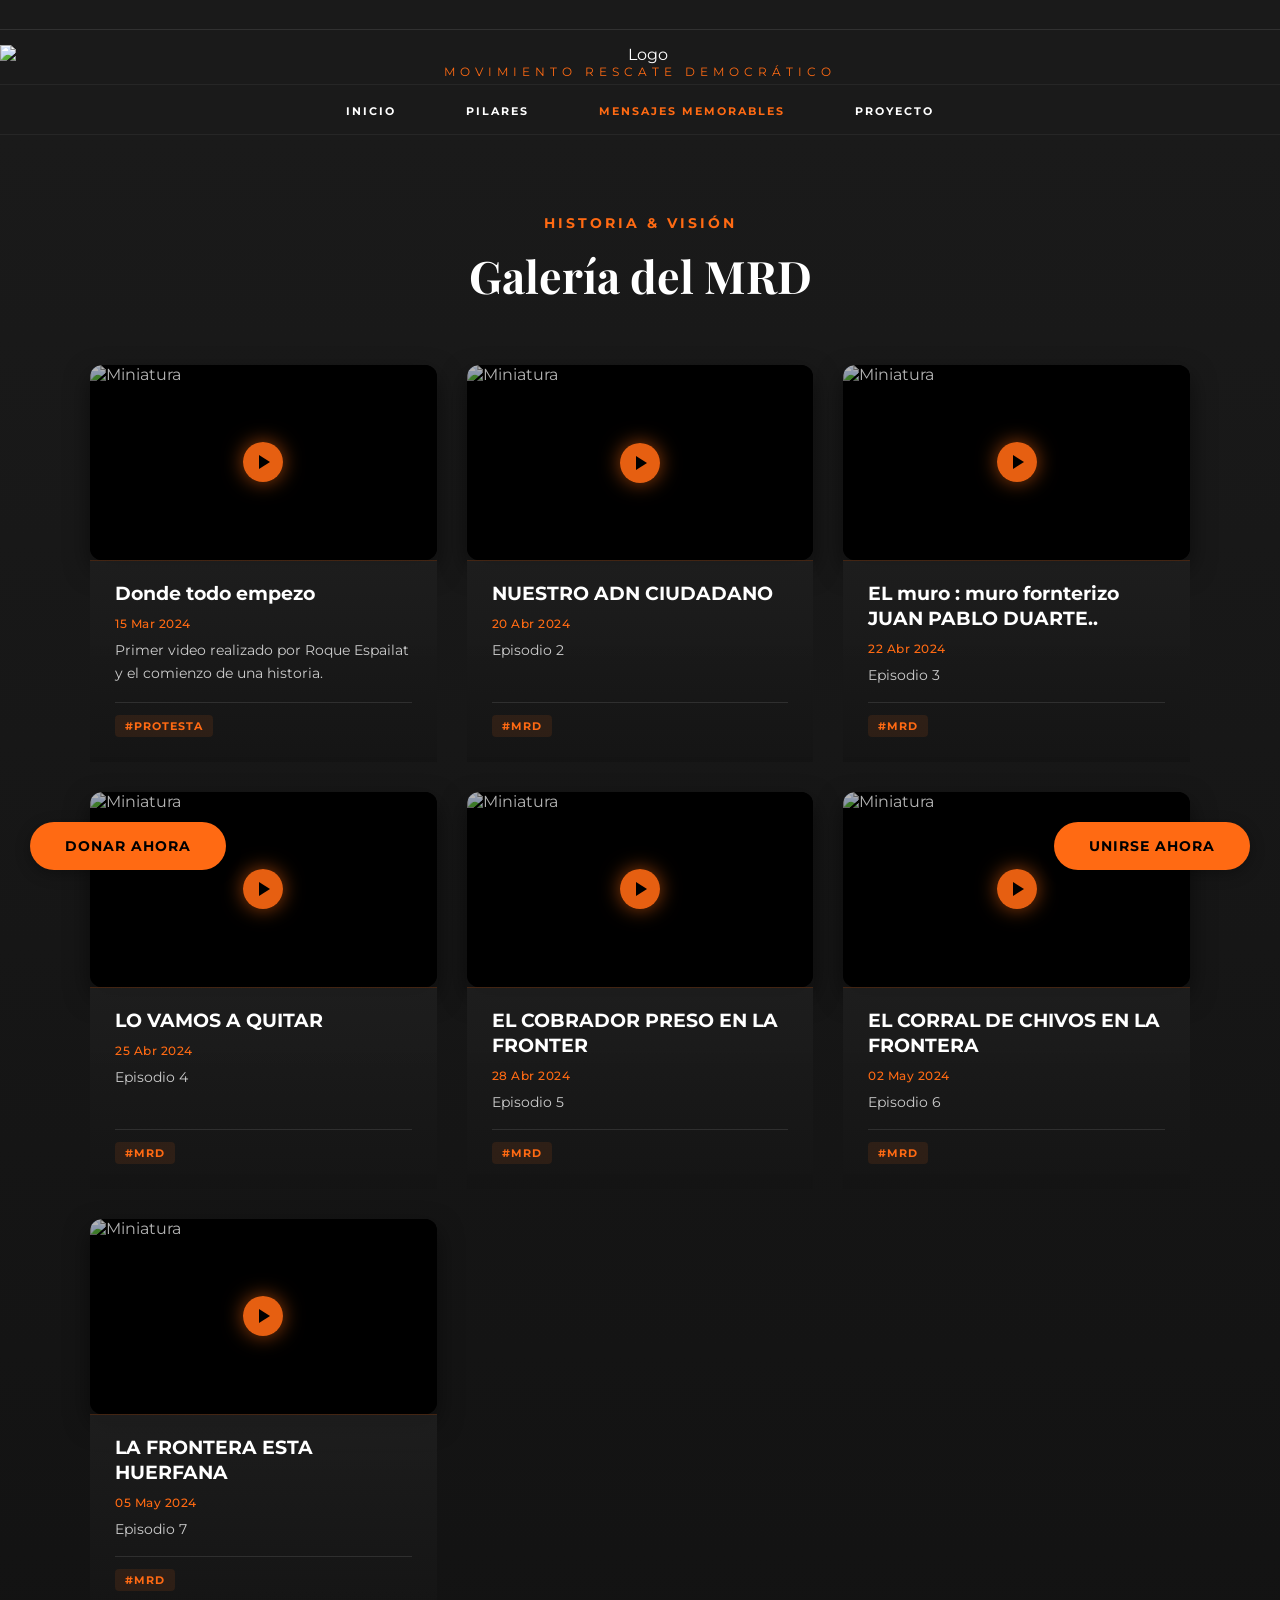
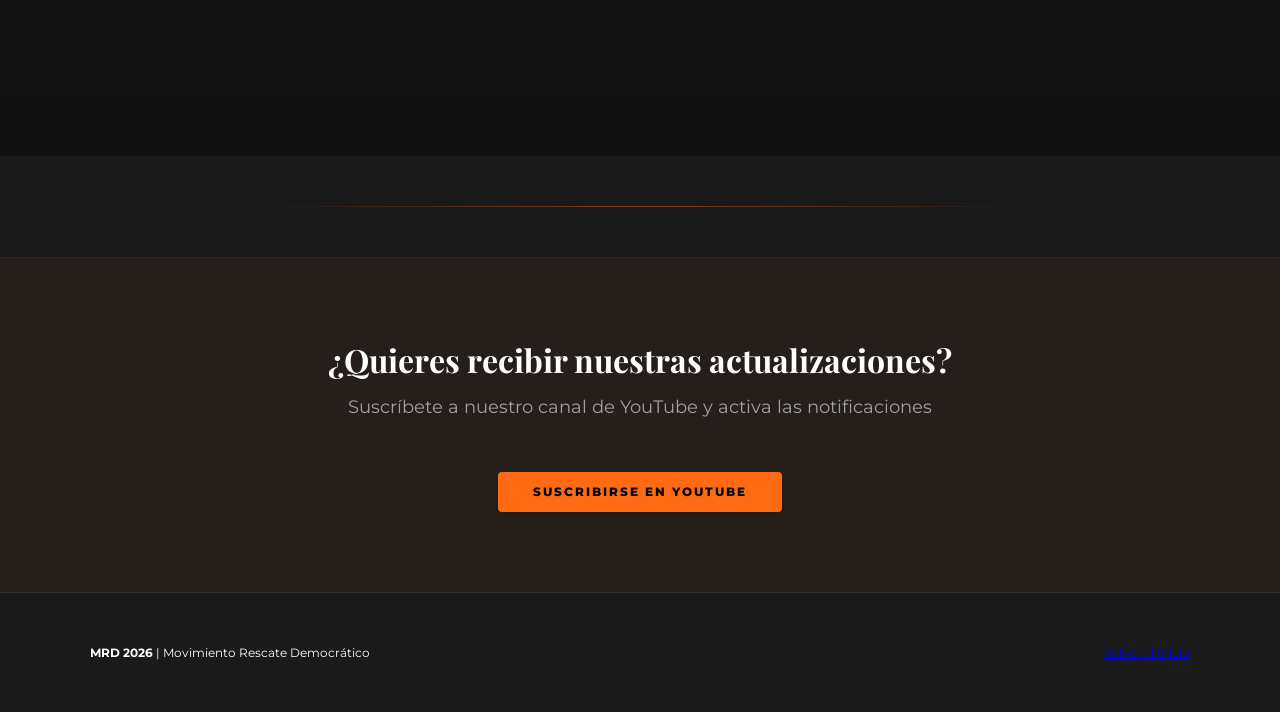
==== commit ec4f2648: "Add files via upload" ====
--- a/mensajesmemorables.html
+++ b/mensajesmemorables.html
@@ -22,7 +22,7 @@
 
         <div class="mid-bar">
             <div class="brand">
-                <img src="img/Sin título.png" alt="Logo" class="brand-logo">
+                <img src="img/Sin título.png" alt="Logo" class="brand-logo">
                 <span class="location">MOVIMIENTO RESCATE DEMOCRÁTICO</span>
             </div>
             <button id="menuToggle" class="menu-toggle">☰</button>
@@ -39,9 +39,6 @@
     </header>
 
     <main>
-        
-
-
         <section id="mensajes" class="messages-section">
             <div class="container">
                 <div class="section-header">
@@ -58,10 +55,21 @@
                                 <video class="dynamic-video" playsinline></video>
                                 <div class="thumbnail-overlay">
                                     <img src="https://res.cloudinary.com/nox-company/image/upload/v1776818171/rescate%20democratico%20pagina/MRD/Miniaturas/donde_todo_empezo_w9utbv.jpg" alt="Miniatura" class="thumb-img">
-                                    <div class="play-icon-large">▶</div>
-                                </div>
-                                <div class="video-controls-overlay">
-                                    <div class="play-pause-btn">❚❚</div>
+                                    <div class="play-icon-large">
+                                        <svg viewBox="0 0 24 24" fill="none" xmlns="http://www.w3.org/2000/svg" width="24" height="24">
+                                            <path d="M8 5V19L19 12L8 5Z" fill="black"/>
+                                        </svg>
+                                    </div>
+                                </div>
+                                <div class="video-controls-overlay">
+                                    <div class="play-pause-btn">
+                                        <svg viewBox="0 0 24 24" fill="none" xmlns="http://www.w3.org/2000/svg" width="24" height="24" style="display:none;" class="icon-play">
+                                            <path d="M8 5V19L19 12L8 5Z" fill="black"/>
+                                        </svg>
+                                        <svg viewBox="0 0 24 24" fill="none" xmlns="http://www.w3.org/2000/svg" width="24" height="24" class="icon-pause">
+                                            <path d="M6 19H10V5H6V19ZM14 5V19H18V5H14Z" fill="black"/>
+                                        </svg>
+                                    </div>
                                     <div class="progress-container">
                                         <div class="progress-bar-bg"><div class="progress-bar-fill"></div></div>
                                         <div class="time-display"><span class="current-time">0:00</span> / <span class="total-time">0:00</span></div>
@@ -74,7 +82,8 @@
                             </div>
                             <div class="card-body">
                                 <h3>Donde todo empezo</h3>
-                                <p class="card-desc">Primer video realizado por Roque Espailat y el comeinzo de una historia.<p>
+                                <span class="card-date"> 15 Mar 2024</span>
+                                <p class="card-desc">Primer video realizado por Roque Espailat y el comienzo de una historia.</p>
                                 <div class="card-footer"><span class="tag">#protesta</span></div>
                             </div>
                         </div>
@@ -87,10 +96,21 @@
                                 <video class="dynamic-video" playsinline></video>
                                 <div class="thumbnail-overlay">
                                     <img src="https://res.cloudinary.com/nox-company/image/upload/v1776819507/rescate%20democratico%20pagina/MRD/Miniaturas/Donde_todo_comenzo_lkbbu7.jpg" alt="Miniatura" class="thumb-img">
-                                    <div class="play-icon-large">▶</div>
-                                </div>
-                                <div class="video-controls-overlay">
-                                    <div class="play-pause-btn">❚❚</div>
+                                    <div class="play-icon-large">
+                                        <svg viewBox="0 0 24 24" fill="none" xmlns="http://www.w3.org/2000/svg" width="24" height="24">
+                                            <path d="M8 5V19L19 12L8 5Z" fill="black"/>
+                                        </svg>
+                                    </div>
+                                </div>
+                                <div class="video-controls-overlay">
+                                    <div class="play-pause-btn">
+                                        <svg viewBox="0 0 24 24" fill="none" xmlns="http://www.w3.org/2000/svg" width="24" height="24" style="display:none;" class="icon-play">
+                                            <path d="M8 5V19L19 12L8 5Z" fill="black"/>
+                                        </svg>
+                                        <svg viewBox="0 0 24 24" fill="none" xmlns="http://www.w3.org/2000/svg" width="24" height="24" class="icon-pause">
+                                            <path d="M6 19H10V5H6V19ZM14 5V19H18V5H14Z" fill="black"/>
+                                        </svg>
+                                    </div>
                                     <div class="progress-container">
                                         <div class="progress-bar-bg"><div class="progress-bar-fill"></div></div>
                                         <div class="time-display"><span class="current-time">0:00</span> / <span class="total-time">0:00</span></div>
@@ -103,6 +123,7 @@
                             </div>
                             <div class="card-body">
                                 <h3>NUESTRO ADN CIUDADANO</h3>
+                                <span class="card-date"> 20 Abr 2024</span>
                                 <p class="card-desc">Episodio 2</p>
                                 <div class="card-footer"><span class="tag">#MRD</span></div>
                             </div>
@@ -116,10 +137,21 @@
                                 <video class="dynamic-video" playsinline></video>
                                 <div class="thumbnail-overlay">
                                     <img src="https://res.cloudinary.com/nox-company/image/upload/v1776819499/rescate%20democratico%20pagina/MRD/Miniaturas/Donde_todo_comenzo_1_syyvta.jpg" alt="Miniatura" class="thumb-img">
-                                    <div class="play-icon-large">▶</div>
-                                </div>
-                                <div class="video-controls-overlay">
-                                    <div class="play-pause-btn">❚❚</div>
+                                    <div class="play-icon-large">
+                                        <svg viewBox="0 0 24 24" fill="none" xmlns="http://www.w3.org/2000/svg" width="24" height="24">
+                                            <path d="M8 5V19L19 12L8 5Z" fill="black"/>
+                                        </svg>
+                                    </div>
+                                </div>
+                                <div class="video-controls-overlay">
+                                    <div class="play-pause-btn">
+                                        <svg viewBox="0 0 24 24" fill="none" xmlns="http://www.w3.org/2000/svg" width="24" height="24" style="display:none;" class="icon-play">
+                                            <path d="M8 5V19L19 12L8 5Z" fill="black"/>
+                                        </svg>
+                                        <svg viewBox="0 0 24 24" fill="none" xmlns="http://www.w3.org/2000/svg" width="24" height="24" class="icon-pause">
+                                            <path d="M6 19H10V5H6V19ZM14 5V19H18V5H14Z" fill="black"/>
+                                        </svg>
+                                    </div>
                                     <div class="progress-container">
                                         <div class="progress-bar-bg"><div class="progress-bar-fill"></div></div>
                                         <div class="time-display"><span class="current-time">0:00</span> / <span class="total-time">0:00</span></div>
@@ -132,7 +164,8 @@
                             </div>
                             <div class="card-body">
                                 <h3>EL muro : muro fornterizo JUAN PABLO DUARTE..</h3>
-                                <p class="card-desc">Episodio 3<p>
+                                <span class="card-date"> 22 Abr 2024</span>
+                                <p class="card-desc">Episodio 3</p>
                                 <div class="card-footer"><span class="tag">#MRD</span></div>
                             </div>
                         </div>
@@ -144,11 +177,22 @@
                             <div class="video-player-container">
                                 <video class="dynamic-video" playsinline></video>
                                 <div class="thumbnail-overlay">
-                                    <img src="https://res.cloudinary.com/nox-company/image/upload/v1776819499/rescate%20democratico%20pagina/MRD/Miniaturas/Donde_todo_comenzo_1_syyvta.jpg" alt="Miniatura" class="thumb-img">
-                                    <div class="play-icon-large">▶</div>
-                                </div>
-                                <div class="video-controls-overlay">
-                                    <div class="play-pause-btn">❚❚</div>
+                                    <img src="https://res.cloudinary.com/nox-company/image/upload/v1776819499/rescate%20democratico%20pagina/MRD/Miniaturas/Donde_todo_comenzo_2_tqs2ph.jpg" alt="Miniatura" class="thumb-img">
+                                    <div class="play-icon-large">
+                                        <svg viewBox="0 0 24 24" fill="none" xmlns="http://www.w3.org/2000/svg" width="24" height="24">
+                                            <path d="M8 5V19L19 12L8 5Z" fill="black"/>
+                                        </svg>
+                                    </div>
+                                </div>
+                                <div class="video-controls-overlay">
+                                    <div class="play-pause-btn">
+                                        <svg viewBox="0 0 24 24" fill="none" xmlns="http://www.w3.org/2000/svg" width="24" height="24" style="display:none;" class="icon-play">
+                                            <path d="M8 5V19L19 12L8 5Z" fill="black"/>
+                                        </svg>
+                                        <svg viewBox="0 0 24 24" fill="none" xmlns="http://www.w3.org/2000/svg" width="24" height="24" class="icon-pause">
+                                            <path d="M6 19H10V5H6V19ZM14 5V19H18V5H14Z" fill="black"/>
+                                        </svg>
+                                    </div>
                                     <div class="progress-container">
                                         <div class="progress-bar-bg"><div class="progress-bar-fill"></div></div>
                                         <div class="time-display"><span class="current-time">0:00</span> / <span class="total-time">0:00</span></div>
@@ -161,6 +205,7 @@
                             </div>
                             <div class="card-body">
                                 <h3>LO VAMOS A QUITAR</h3>
+                                <span class="card-date">25 Abr 2024</span>
                                 <p class="card-desc">Episodio 4</p>
                                 <div class="card-footer"><span class="tag">#MRD</span></div>
                             </div>
@@ -174,10 +219,21 @@
                                 <video class="dynamic-video" playsinline></video>
                                 <div class="thumbnail-overlay">
                                     <img src="https://res.cloudinary.com/nox-company/image/upload/v1776819499/rescate%20democratico%20pagina/MRD/Miniaturas/Donde_todo_comenzo_3_gq2lj9.jpg" alt="Miniatura" class="thumb-img">
-                                    <div class="play-icon-large">▶</div>
-                                </div>
-                                <div class="video-controls-overlay">
-                                    <div class="play-pause-btn">❚❚</div>
+                                    <div class="play-icon-large">
+                                        <svg viewBox="0 0 24 24" fill="none" xmlns="http://www.w3.org/2000/svg" width="24" height="24">
+                                            <path d="M8 5V19L19 12L8 5Z" fill="black"/>
+                                        </svg>
+                                    </div>
+                                </div>
+                                <div class="video-controls-overlay">
+                                    <div class="play-pause-btn">
+                                        <svg viewBox="0 0 24 24" fill="none" xmlns="http://www.w3.org/2000/svg" width="24" height="24" style="display:none;" class="icon-play">
+                                            <path d="M8 5V19L19 12L8 5Z" fill="black"/>
+                                        </svg>
+                                        <svg viewBox="0 0 24 24" fill="none" xmlns="http://www.w3.org/2000/svg" width="24" height="24" class="icon-pause">
+                                            <path d="M6 19H10V5H6V19ZM14 5V19H18V5H14Z" fill="black"/>
+                                        </svg>
+                                    </div>
                                     <div class="progress-container">
                                         <div class="progress-bar-bg"><div class="progress-bar-fill"></div></div>
                                         <div class="time-display"><span class="current-time">0:00</span> / <span class="total-time">0:00</span></div>
@@ -190,6 +246,7 @@
                             </div>
                             <div class="card-body">
                                 <h3>EL COBRADOR PRESO EN LA FRONTER</h3>
+                                <span class="card-date">28 Abr 2024</span>
                                 <p class="card-desc">Episodio 5</p>
                                 <div class="card-footer"><span class="tag">#MRD</span></div>
                             </div>
@@ -203,10 +260,21 @@
                                 <video class="dynamic-video" playsinline></video>
                                 <div class="thumbnail-overlay">
                                     <img src="https://res.cloudinary.com/nox-company/image/upload/v1776819499/rescate%20democratico%20pagina/MRD/Miniaturas/Donde_todo_comenzo_4_yykrce.jpg" alt="Miniatura" class="thumb-img">
-                                    <div class="play-icon-large">▶</div>
-                                </div>
-                                <div class="video-controls-overlay">
-                                    <div class="play-pause-btn">❚❚</div>
+                                    <div class="play-icon-large">
+                                        <svg viewBox="0 0 24 24" fill="none" xmlns="http://www.w3.org/2000/svg" width="24" height="24">
+                                            <path d="M8 5V19L19 12L8 5Z" fill="black"/>
+                                        </svg>
+                                    </div>
+                                </div>
+                                <div class="video-controls-overlay">
+                                    <div class="play-pause-btn">
+                                        <svg viewBox="0 0 24 24" fill="none" xmlns="http://www.w3.org/2000/svg" width="24" height="24" style="display:none;" class="icon-play">
+                                            <path d="M8 5V19L19 12L8 5Z" fill="black"/>
+                                        </svg>
+                                        <svg viewBox="0 0 24 24" fill="none" xmlns="http://www.w3.org/2000/svg" width="24" height="24" class="icon-pause">
+                                            <path d="M6 19H10V5H6V19ZM14 5V19H18V5H14Z" fill="black"/>
+                                        </svg>
+                                    </div>
                                     <div class="progress-container">
                                         <div class="progress-bar-bg"><div class="progress-bar-fill"></div></div>
                                         <div class="time-display"><span class="current-time">0:00</span> / <span class="total-time">0:00</span></div>
@@ -219,6 +287,7 @@
                             </div>
                             <div class="card-body">
                                 <h3>EL CORRAL DE CHIVOS EN LA FRONTERA</h3>
+                                <span class="card-date">02 May 2024</span>
                                 <p class="card-desc">Episodio 6</p>
                                 <div class="card-footer"><span class="tag">#MRD</span></div>
                             </div>
@@ -232,10 +301,21 @@
                                 <video class="dynamic-video" playsinline></video>
                                 <div class="thumbnail-overlay">
                                     <img src="https://res.cloudinary.com/nox-company/image/upload/v1776819506/rescate%20democratico%20pagina/MRD/Miniaturas/Donde_todo_comenzo_5_onufvg.jpg" alt="Miniatura" class="thumb-img">
-                                    <div class="play-icon-large">▶</div>
-                                </div>
-                                <div class="video-controls-overlay">
-                                    <div class="play-pause-btn">❚❚</div>
+                                    <div class="play-icon-large">
+                                        <svg viewBox="0 0 24 24" fill="none" xmlns="http://www.w3.org/2000/svg" width="24" height="24">
+                                            <path d="M8 5V19L19 12L8 5Z" fill="black"/>
+                                        </svg>
+                                    </div>
+                                </div>
+                                <div class="video-controls-overlay">
+                                    <div class="play-pause-btn">
+                                        <svg viewBox="0 0 24 24" fill="none" xmlns="http://www.w3.org/2000/svg" width="24" height="24" style="display:none;" class="icon-play">
+                                            <path d="M8 5V19L19 12L8 5Z" fill="black"/>
+                                        </svg>
+                                        <svg viewBox="0 0 24 24" fill="none" xmlns="http://www.w3.org/2000/svg" width="24" height="24" class="icon-pause">
+                                            <path d="M6 19H10V5H6V19ZM14 5V19H18V5H14Z" fill="black"/>
+                                        </svg>
+                                    </div>
                                     <div class="progress-container">
                                         <div class="progress-bar-bg"><div class="progress-bar-fill"></div></div>
                                         <div class="time-display"><span class="current-time">0:00</span> / <span class="total-time">0:00</span></div>
@@ -248,25 +328,16 @@
                             </div>
                             <div class="card-body">
                                 <h3>LA FRONTERA ESTA HUERFANA</h3>
+                                <span class="card-date">05 May 2024</span>
                                 <p class="card-desc">Episodio 7</p>
                                 <div class="card-footer"><span class="tag">#MRD</span></div>
                             </div>
                         </div>
                     </article>
 
-                    <br><br><br><br><br>
-
-                    
-
                 </div>
-
-                
             </div>
-
-            
         </section>
-
-        
 
         <hr class="elegant-separator">
 
@@ -277,9 +348,6 @@
                 <a href="https://www.youtube.com/@RescateDemocratico" class="btn-saber-mas">SUSCRIBIRSE EN YOUTUBE</a>
             </div>
         </section>
-
-
-        
     </main>
 
     <footer class="footer-simple">
@@ -293,9 +361,7 @@
     <a href="#" class="btn-floating btn-join-floating">UNIRSE AHORA</a>
     <div class="menu-overlay" id="menuOverlay"></div>
 
-    
-        <!-- Script Corregido FINAL: Botón Play ahora activa el estado completo -->
-        <script src="script.js"></script>
+    <script src="script.js"></script>
     <script>
         document.addEventListener('DOMContentLoaded', () => {
             const triggers = document.querySelectorAll('.card-trigger');
@@ -305,6 +371,20 @@
                 const mins = Math.floor(seconds / 60);
                 const secs = Math.floor(seconds % 60);
                 return `${mins}:${secs < 10 ? '0' : ''}${secs}`;
+            }
+
+            function updatePlayButton(btn, isPlaying) {
+                if (!btn) return;
+                const playIcon = btn.querySelector('.icon-play');
+                const pauseIcon = btn.querySelector('.icon-pause');
+                
+                if (isPlaying) {
+                    if (playIcon) playIcon.style.display = 'none';
+                    if (pauseIcon) pauseIcon.style.display = 'block';
+                } else {
+                    if (playIcon) playIcon.style.display = 'block';
+                    if (pauseIcon) pauseIcon.style.display = 'none';
+                }
             }
 
             function stopAllVideos(currentTrigger) {
@@ -322,7 +402,8 @@
                         other.classList.remove('is-playing');
                         if (o) o.classList.remove('visible');
                         if (th) th.style.opacity = '1';
-                        if (pb) pb.textContent = '▶';
+                        
+                        updatePlayButton(pb, false);
                     }
                 });
             }
@@ -345,7 +426,9 @@
                 video.src = videoSrc;
                 video.poster = posterSrc;
 
-                // FUNCIÓN PRINCIPAL: Activa el video Y la clase CSS
+                // Inicializar estado del botón
+                updatePlayButton(playBtn, false);
+
                 function activateVideo(e) {
                     if (e) {
                         e.preventDefault();
@@ -362,16 +445,16 @@
                     video.load();
                     
                     video.play().then(() => {
-                        if (playBtn) playBtn.textContent = '❚❚';
+                        updatePlayButton(playBtn, true);
                         if (overlay) overlay.classList.add('visible');
                     }).catch(err => {
                         console.error("Error al reproducir:", err);
                         trigger.classList.remove('is-playing');
                         if (thumbnail) thumbnail.style.opacity = '1';
+                        updatePlayButton(playBtn, false);
                     });
                 }
 
-                // FUNCIÓN: Solo Play/Pause (sin cambiar estado de tarjeta)
                 function togglePlayOnly(e) {
                     if (e) {
                         e.stopPropagation();
@@ -380,43 +463,35 @@
 
                     if (video.paused) {
                         video.play().then(() => {
-                            if (playBtn) playBtn.textContent = '❚❚';
+                            updatePlayButton(playBtn, true);
                             if (overlay) overlay.classList.add('visible');
                         }).catch(console.error);
                     } else {
                         video.pause();
-                        if (playBtn) playBtn.textContent = '▶';
+                        updatePlayButton(playBtn, false);
                     }
                 }
 
-                // --- ASIGNACIÓN DE EVENTOS CORREGIDA ---
-
-                // 1. Clic en la TARJETA → Activa todo (clase + video)
                 trigger.addEventListener('click', activateVideo);
 
-                // 2. Clic en el VIDEO → Solo Play/Pause (ya está activo)
                 video.addEventListener('click', (e) => {
                     e.stopPropagation();
                     togglePlayOnly(e);
                 });
 
-                // 3. Clic en el BOTÓN PLAY CENTRAL → Activa todo si no está activo, solo Play/Pause si ya lo está
                 if (playBtn) {
                     playBtn.addEventListener('click', (e) => {
                         e.stopPropagation();
                         e.preventDefault();
                         
-                        // Si NO está activo, activarlo completamente
                         if (!trigger.classList.contains('is-playing')) {
                             activateVideo(e);
                         } else {
-                            // Si YA está activo, solo play/pause
                             togglePlayOnly(e);
                         }
                     });
                 }
 
-                // 4. Clic en CERRAR
                 if (closeBtn) {
                     closeBtn.addEventListener('click', (e) => {
                         e.stopPropagation();
@@ -426,11 +501,10 @@
                         trigger.classList.remove('is-playing');
                         if (overlay) overlay.classList.remove('visible');
                         if (thumbnail) thumbnail.style.opacity = '1';
-                        if (playBtn) playBtn.textContent = '▶';
+                        updatePlayButton(playBtn, false);
                     });
                 }
 
-                // 5. Clic en MUTE
                 if (muteBtn) {
                     muteBtn.addEventListener('click', (e) => {
                         e.stopPropagation();
@@ -440,7 +514,6 @@
                     });
                 }
 
-                // 6. Barra de progreso
                 if (progressBg) {
                     progressBg.addEventListener('click', (e) => {
                         e.stopPropagation();
@@ -452,7 +525,6 @@
                     });
                 }
 
-                // 7. Actualización de tiempo
                 video.addEventListener('timeupdate', () => {
                     if (!video.duration) return;
                     const percent = (video.currentTime / video.duration) * 100;
@@ -465,7 +537,6 @@
                     if (totalTimeEl) totalTimeEl.textContent = formatTime(video.duration);
                 });
 
-                // 8. Mostrar/Ocultar controles
                 let timeout;
                 if (overlay) {
                     overlay.addEventListener('mousemove', () => {
@@ -479,8 +550,5 @@
             });
         });
     </script>
-
-
-
 </body>
 </html>
--- a/style.css
+++ b/style.css
@@ -119,11 +119,17 @@
 
 /* --- HERO --- */
 .hero-section {
-    padding: 270px 0;
+    padding: 0; /* Quitamos padding fijo para que la imagen controle la altura */
     text-align: center;
     position: relative;
     background: url('img/hero.jpeg');
-    background-size: cover;
+    background-size: cover; /* Cubre el área disponible */
+    background-position: center center; /* Centra la imagen */
+    background-repeat: no-repeat;
+    min-height: 60vh; /* Altura mínima: 60% de la pantalla */
+    display: flex;
+    align-items: center; /* Centra el contenido verticalmente */
+    justify-content: center;
 }
 
 .section-title {
@@ -352,29 +358,36 @@
 @media (max-width: 768px) {
     .menu-toggle {
         display: flex !important;
-        background: none;
-        border: 2px solid var(--white);
-        color: var(--white);
-        font-size: 24px;
+        background: var(--pantone-orange);
+        border: none;
+        color: #000000;
+        font-size: 20px;
         cursor: pointer;
         position: absolute;
-        right: 20px;
+        right: 15px;
         top: 50%;
         transform: translateY(-50%);
         z-index: 1100;
-        width: 50px;
-        height: 50px;
-        border-radius: 8px;
-        transition: all 0.3s ease;
+        width: 45px;
+        height: 45px;
+        border-radius: 50px;
+        transition: all 0.3s cubic-bezier(0.25, 0.8, 0.25, 1);
         align-items: center;
         justify-content: center;
+        box-shadow: 0 4px 15px rgba(0, 0, 0, 0.3);
+        font-weight: 700;
+        padding: 0;
     }
 
     .menu-toggle:hover {
-        background: var(--pantone-orange);
-        border-color: var(--pantone-orange);
-        color: var(--pantone-black);
+        background-color: #e65a00;
         transform: translateY(-50%) scale(1.05);
+        box-shadow: 0 7px 20px rgba(0, 0, 0, 0.4);
+    }
+
+    .menu-toggle.active {
+        background-color: #e65a00;
+        color: #000000;
     }
 
     .main-nav {
@@ -466,6 +479,22 @@
         visibility: visible;
     }
 
+    /* --- AJUSTES ESPECÍFICOS PARA EL HERO EN MÓVIL --- */
+    .hero-section {
+        min-height: 50vh; /* 50% de la pantalla en móviles */
+        padding: 40px 0;
+        background-position: center top; /* Ajuste para ver mejor la parte superior en vertical */
+    }
+
+    .hero-content {
+        position: relative;
+        z-index: 2;
+        background: rgba(26, 26, 26, 0.6); /* Fondo semitransparente para legibilidad */
+        padding: 20px;
+        border-radius: 8px;
+        max-width: 90%;
+    }
+
     .mid-bar {
         padding: 10px 0;
     }
@@ -526,68 +555,52 @@
 
 @media (max-width: 480px) {
     .menu-toggle {
-        right: 15px;
-        width: 45px;
-        height: 45px;
-        font-size: 20px;
-    }
-
-    .main-nav {
-        width: 85%;
-    }
-
-    .main-nav a {
-        font-size: 1.1rem;
-        padding: 12px 25px;
-    }
-
-    .message-body p {
-        font-size: 0.8rem;
-    }
-}
-
+        right: 10px;
+        width: 40px;
+        height: 40px;
+        font-size: 18px;
+    }
+    .main-nav { width: 85%; }
+    .main-nav a { font-size: 1.1rem; padding: 12px 25px; }
+    .message-body p { font-size: 0.8rem; }
+}
 
 /* --- MÓVIL (≤ 768px) --- */
 @media (max-width: 768px) {
-    /* --- BOTÓN MENÚ ESTILO "DONAR/UNIRSE" --- */
     .menu-toggle {
         display: flex !important;
-        background: var(--pantone-orange); /* Fondo naranja como los botones */
-        border: none; /* Sin borde */
-        color: #000000; /* Texto negro para contraste */
-        font-size: 20px; /* Icono un poco más pequeño */
+        background: var(--pantone-orange);
+        border: none;
+        color: #000000;
+        font-size: 20px;
         cursor: pointer;
         position: absolute;
-        right: 15px; /* Ajustado para móviles pequeños */
+        right: 15px;
         top: 50%;
         transform: translateY(-50%);
         z-index: 1100;
-        width: 45px; /* Ancho compacto */
-        height: 45px; /* Alto compacto */
-        border-radius: 50px; /* Totalmente redondeado como los botones flotantes */
+        width: 45px;
+        height: 45px;
+        border-radius: 50px;
         transition: all 0.3s cubic-bezier(0.25, 0.8, 0.25, 1);
         align-items: center;
         justify-content: center;
-        box-shadow: 0 4px 15px rgba(0, 0, 0, 0.3); /* Misma sombra que los botones */
+        box-shadow: 0 4px 15px rgba(0, 0, 0, 0.3);
         font-weight: 700;
         padding: 0;
     }
 
-    /* Hover del botón menú */
     .menu-toggle:hover {
-        background-color: #e65a00; /* Naranja más oscuro al pasar el mouse */
-        transform: translateY(-50%) scale(1.05); /* Efecto de elevación */
+        background-color: #e65a00;
+        transform: translateY(-50%) scale(1.05);
         box-shadow: 0 7px 20px rgba(0, 0, 0, 0.4);
     }
 
-    /* Estado activo (cuando está abierto) */
     .menu-toggle.active {
         background-color: #e65a00;
         color: #000000;
     }
 
-    /* ... (El resto del CSS móvil se mantiene igual) ... */
-    
     .main-nav {
         display: none;
         position: fixed;
@@ -677,19 +690,85 @@
         visibility: visible;
     }
 
-    /* Resto de ajustes de layout móvil */
-    .mid-bar { padding: 10px 0; }
-    .brand-logo { max-height: 50px; }
-    .location { font-size: 9px; letter-spacing: 3px; }
-    .split-layout { flex-direction: column; text-align: center; }
-    .message-body p { font-size: 0.95rem; padding: 0 8px; }
-    .signature-name { font-size: 2.2rem; }
-    .signature-photo { width: 100px; height: 100px; }
-    hr.elegant-separator { width: 85%; margin: 30px auto; }
-    .footer-flex { flex-direction: column; text-align: center; gap: 10px; }
-    .btn-floating { bottom: 20px; padding: 12px 25px; font-size: 12px; }
-    .btn-donate-floating { left: 15px; }
-    .btn-join-floating { right: 15px; }
+    /* --- CORRECCIÓN DEL HERO EN MÓVIL (SIN CUADRO GRIS) --- */
+    .hero-section {
+        min-height: 50vh;
+        padding: 40px 0;
+        background-position: center top;
+    }
+
+    /* Eliminamos el fondo gris y el padding del contenedor de texto */
+    .hero-content {
+        background: transparent !important; /* Fuerza transparencia total */
+        padding: 0 !important;             /* Elimina el relleno del cuadro */
+        border-radius: 0;                  /* Elimina bordes redondeados */
+        max-width: 90%;
+        z-index: 2;
+    }
+
+    /* Ajuste opcional: Si el texto blanco no se lee bien sobre la imagen clara,
+       podemos añadir una sombra al texto en lugar de un cuadro de fondo */
+    .hero-content h2, 
+    .hero-content p {
+        text-shadow: 0 2px 4px rgba(0, 0, 0, 0.8); /* Sombra negra suave para legibilidad */
+    }
+
+    .mid-bar {
+        padding: 10px 0;
+    }
+
+    .brand-logo {
+        max-height: 50px;
+    }
+
+    .location {
+        font-size: 9px;
+        letter-spacing: 3px;
+    }
+
+    .split-layout {
+        flex-direction: column;
+        text-align: center;
+    }
+
+    .message-body p {
+        font-size: 0.95rem;
+        padding: 0 8px;
+    }
+
+    .signature-name {
+        font-size: 2.2rem;
+    }
+
+    .signature-photo {
+        width: 100px;
+        height: 100px;
+    }
+
+    hr.elegant-separator {
+        width: 85%;
+        margin: 30px auto;
+    }
+
+    .footer-flex {
+        flex-direction: column;
+        text-align: center;
+        gap: 10px;
+    }
+
+    .btn-floating {
+        bottom: 20px;
+        padding: 12px 25px;
+        font-size: 12px;
+    }
+
+    .btn-donate-floating {
+        left: 15px;
+    }
+
+    .btn-join-floating {
+        right: 15px;
+    }
 }
 
 @media (max-width: 480px) {
--- a/mensajesmemorables.css
+++ b/mensajesmemorables.css
@@ -416,4 +416,115 @@
         left: 50%;
         transform: translate(-50%, -50%);
     }
+}
+
+/* ... (El resto del CSS anterior se mantiene igual hasta aquí) ... */
+
+/* --- DESCRIPCIÓN --- */
+.card-body {
+    padding: 20px 25px 25px 25px;
+    background: linear-gradient(180deg, rgba(30,30,30,0.9) 0%, rgba(20,20,20,0.98) 100%);
+    border-top: 1px solid rgba(255, 106, 19, 0.2);
+    flex-grow: 1;
+    display: flex;
+    flex-direction: column;
+    transition: opacity 0.3s;
+    z-index: 1;
+}
+
+.card-trigger.is-playing .card-body {
+    opacity: 0.6;
+    background: rgba(20, 20, 20, 0.9);
+    border-top: 1px solid rgba(255, 106, 19, 0.3);
+}
+
+.card-body h3 {
+    margin: 0 0 10px 0;
+    font-size: 1.2rem;
+    color: var(--white);
+    font-weight: 700;
+    line-height: 1.3;
+}
+
+/* NUEVO: Estilo para la fecha */
+.card-date {
+    font-size: 0.75rem;
+    color: var(--pantone-orange);
+    margin-bottom: 8px;
+    font-family: 'Montserrat', sans-serif;
+    display: block;
+    font-weight: 500;
+    letter-spacing: 0.5px;
+}
+
+.card-desc {
+    margin: 0 0 15px 0;
+    font-size: 0.9rem;
+    color: #ccc;
+    line-height: 1.6;
+    flex-grow: 1;
+}
+
+.card-footer {
+    display: flex;
+    justify-content: space-between; /* Cambiado para separar tag y fecha si quisieras, pero mantendremos el tag a la izquierda */
+    align-items: center;
+    border-top: 1px solid rgba(255, 255, 255, 0.1);
+    padding-top: 12px;
+    margin-top: auto;
+}
+
+/* Ajuste para que el tag quede a la izquierda y la fecha a la derecha (opcional) 
+   Si prefieres todo a la izquierda, quita el space-between y usa flex-start */
+.card-footer .tag {
+    font-size: 0.7rem;
+    color: var(--pantone-orange);
+    font-weight: 700;
+    text-transform: uppercase;
+    letter-spacing: 1px;
+    background: rgba(255, 106, 19, 0.1);
+    padding: 4px 10px;
+    border-radius: 4px;
+}
+
+/* ... (Resto del CSS hasta la media query) ... */
+
+/* --- RESPONSIVE --- */
+@media (max-width: 1024px) {
+    .messages-grid {
+        grid-template-columns: repeat(2, 1fr);
+        gap: 25px;
+    }
+}
+
+@media (max-width: 768px) {
+    .messages-grid {
+        grid-template-columns: 1fr;
+        gap: 25px;
+    }
+    .page-title { font-size: 2.2rem; }
+    .section-header h2 { font-size: 2rem; }
+    
+    /* CORRECCIÓN DE GLITCH EN MÓVIL */
+    .card-trigger.is-playing .video-player-container {
+        /* En móvil, no usamos posicionamiento absoluto que rompe el grid */
+        /* Simplemente hacemos que ocupe todo el ancho disponible dentro de la tarjeta */
+        position: static; 
+        width: 100%;
+        height: auto;
+        aspect-ratio: 9 / 16; /* Formato vertical nativo para móvil */
+        transform: none;
+        top: auto;
+        left: auto;
+        border-radius: 12px;
+        box-shadow: 0 15px 40px rgba(0,0,0,0.6);
+        border: 2px solid var(--pantone-orange);
+        z-index: 1000;
+        margin: 10px 0;
+    }
+
+    /* Aseguramos que el contenedor de la tarjeta crezca para acomodar el video vertical */
+    .card-trigger.is-playing {
+        min-height: 600px; /* Altura mínima para evitar saltos bruscos */
+    }
 }
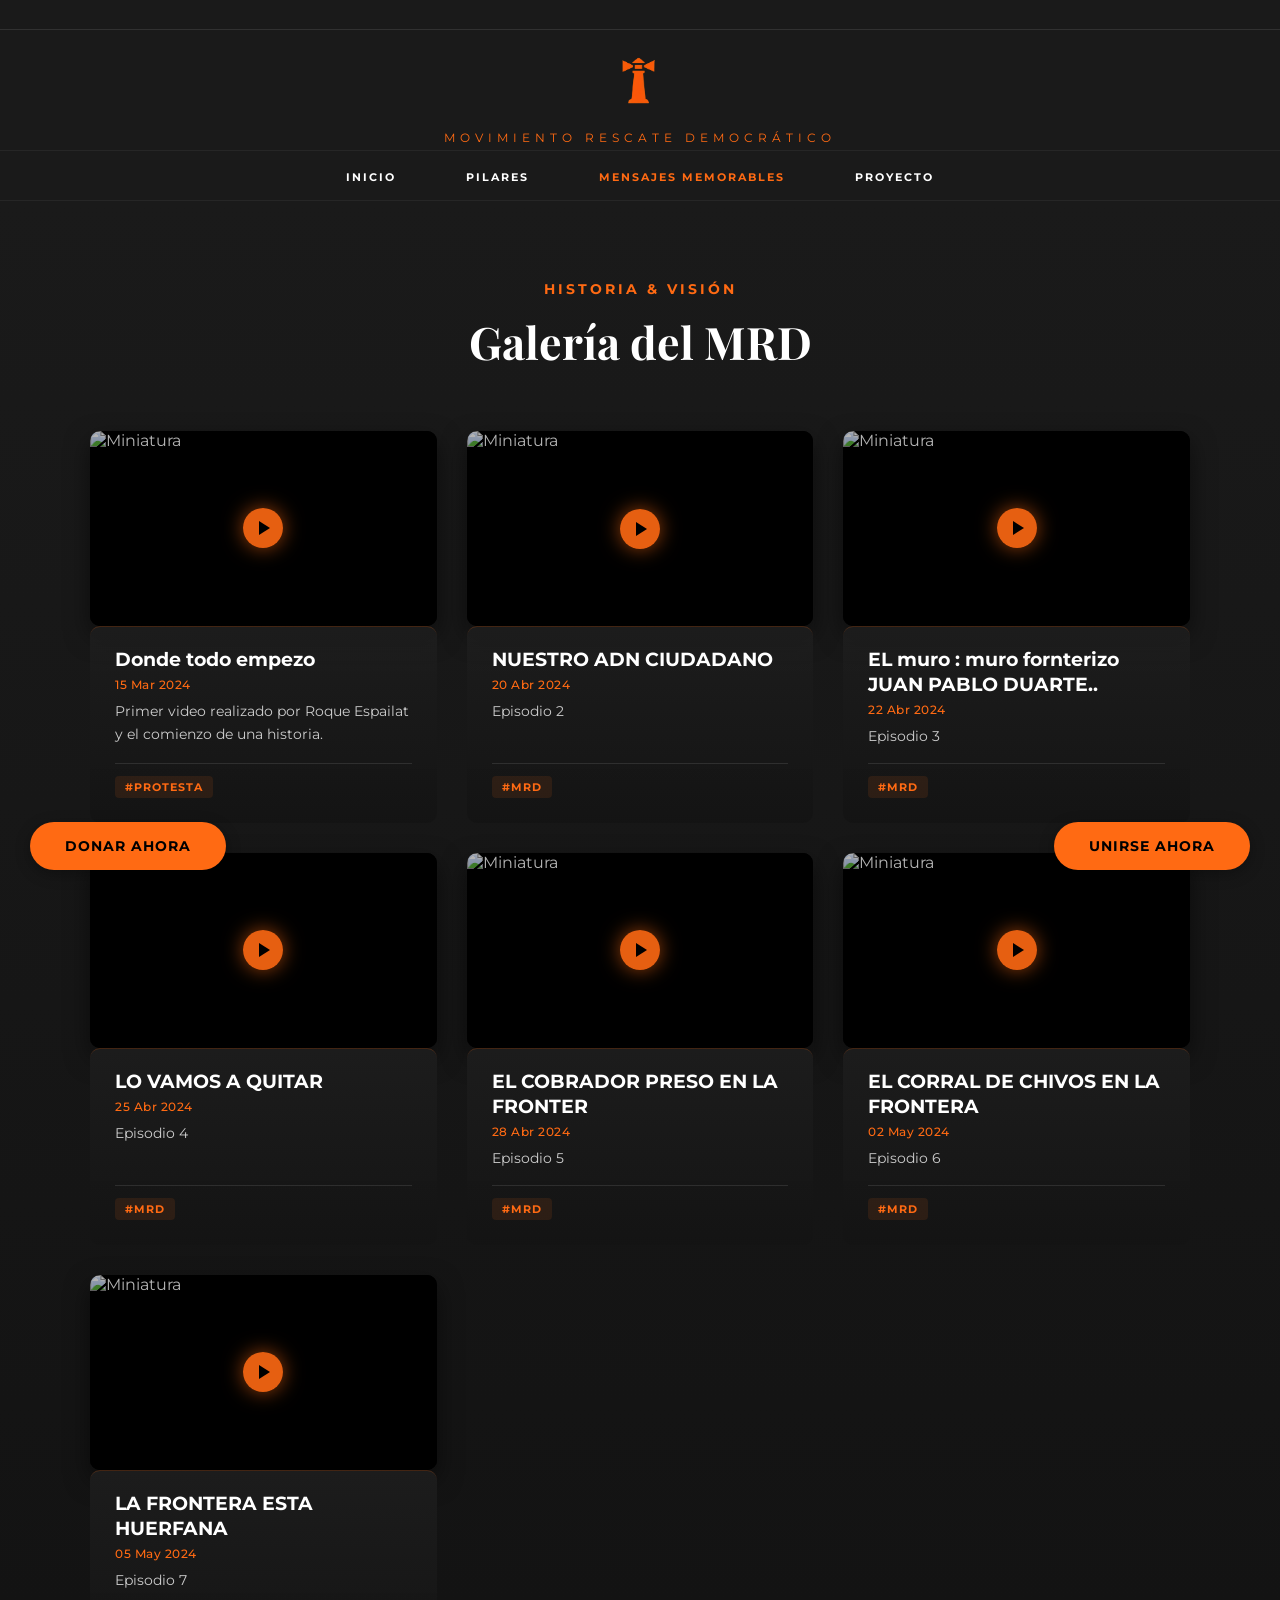
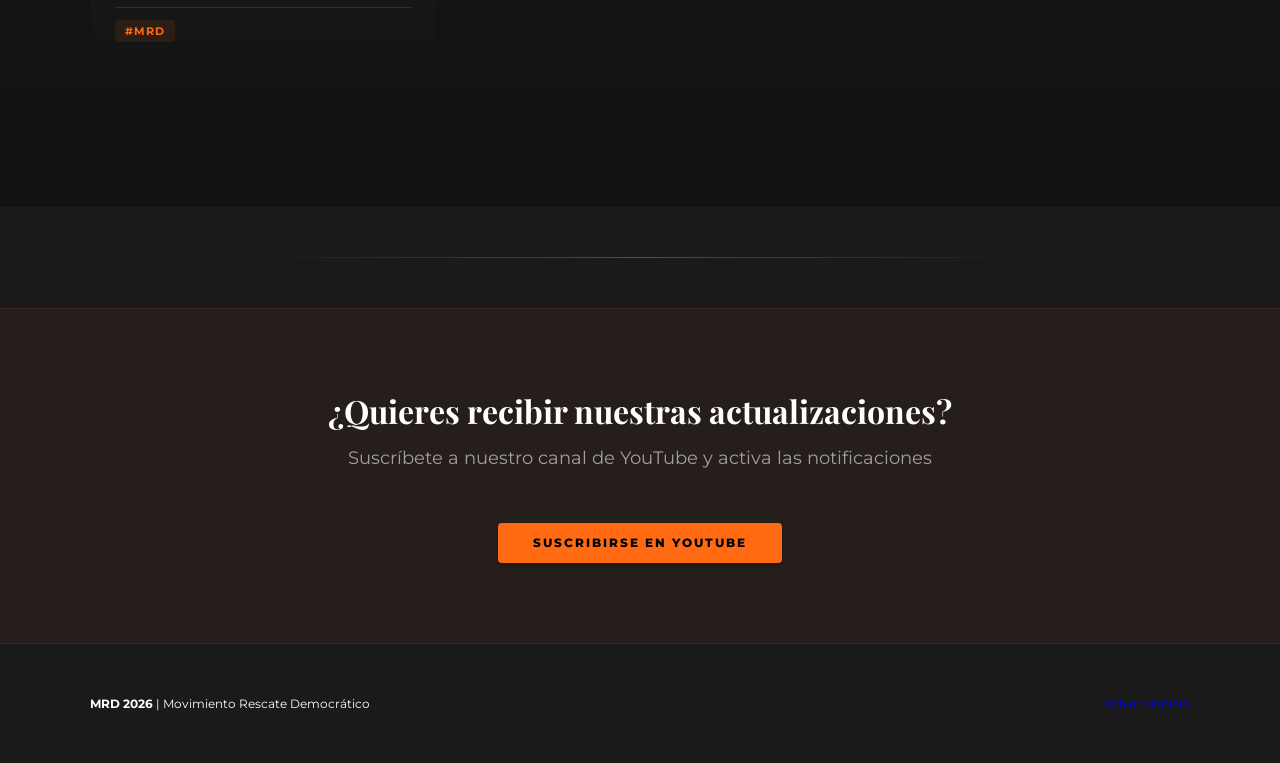
==== commit ce1b1284: "Add files via upload" ====
--- a/mensajesmemorables.html
+++ b/mensajesmemorables.html
@@ -22,7 +22,7 @@
 
         <div class="mid-bar">
             <div class="brand">
-                <img src="img/Sin título.png" alt="Logo" class="brand-logo">
+                <img src="img/Sin título.png" alt="Logo" class="brand-logo">
                 <span class="location">MOVIMIENTO RESCATE DEMOCRÁTICO</span>
             </div>
             <button id="menuToggle" class="menu-toggle">☰</button>
--- a/mensajesmemorables.css
+++ b/mensajesmemorables.css
@@ -87,7 +87,7 @@
     position: relative;
     width: 100%;
     background: #000;
-    border-radius: 12px;
+    border-radius: 10px;
     overflow: hidden;
     box-shadow: 0 10px 25px rgba(0,0,0,0.5);
     transition: all 0.5s cubic-bezier(0.25, 0.8, 0.25, 1);
@@ -425,6 +425,7 @@
     padding: 20px 25px 25px 25px;
     background: linear-gradient(180deg, rgba(30,30,30,0.9) 0%, rgba(20,20,20,0.98) 100%);
     border-top: 1px solid rgba(255, 106, 19, 0.2);
+    border-radius: 10px;
     flex-grow: 1;
     display: flex;
     flex-direction: column;
@@ -439,7 +440,7 @@
 }
 
 .card-body h3 {
-    margin: 0 0 10px 0;
+    margin: 0 0 5px 0;
     font-size: 1.2rem;
     color: var(--white);
     font-weight: 700;
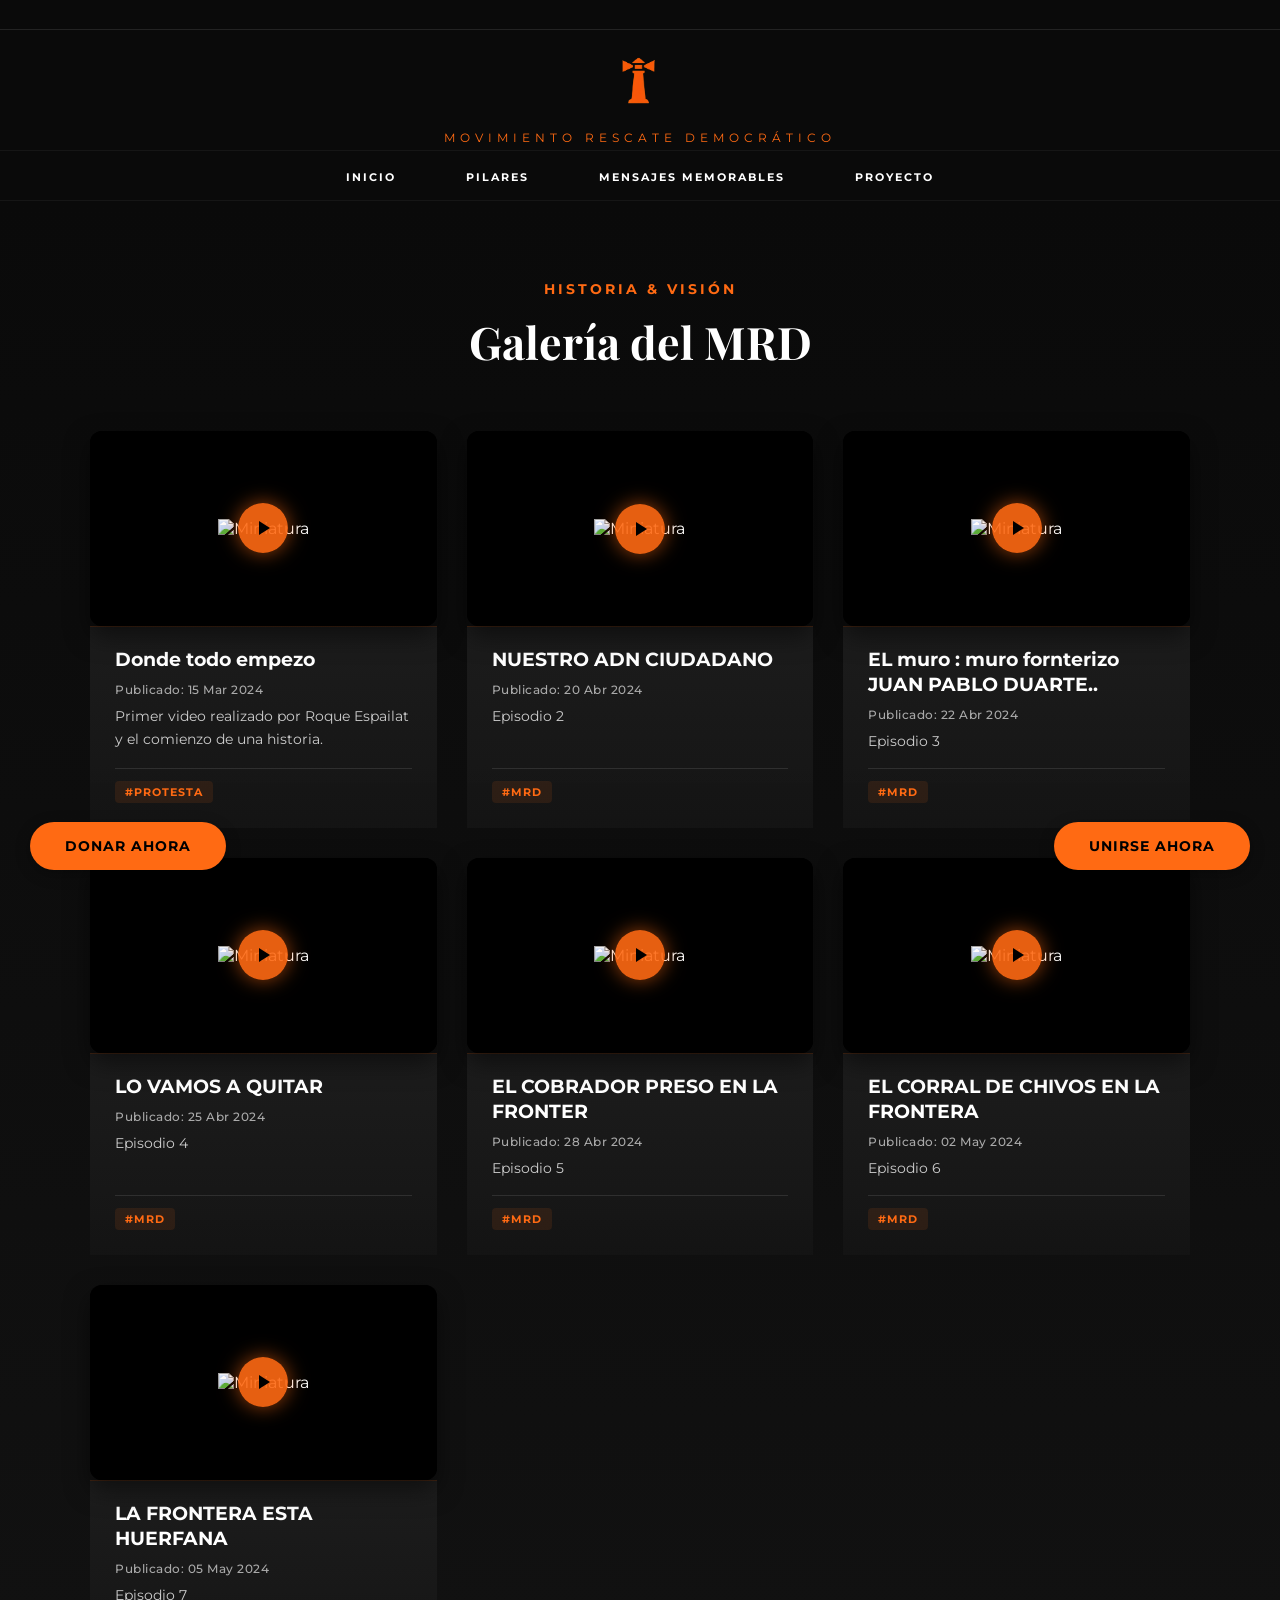
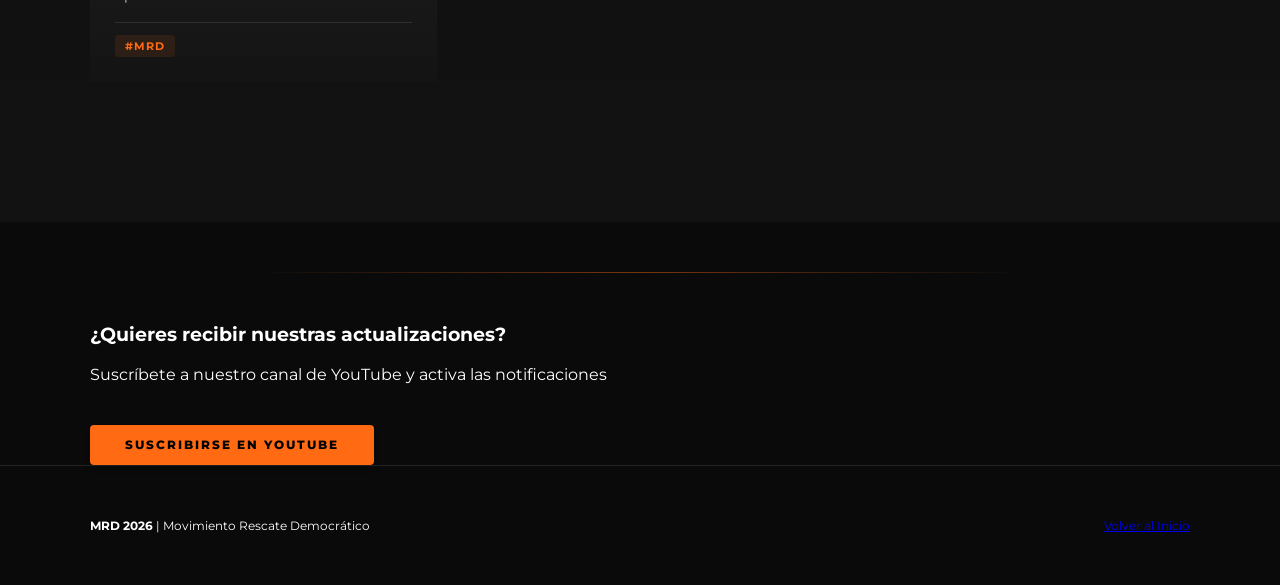
==== commit 001ead2d: "Add files via upload" ====
--- a/mensajesmemorables.html
+++ b/mensajesmemorables.html
@@ -82,7 +82,7 @@
                             </div>
                             <div class="card-body">
                                 <h3>Donde todo empezo</h3>
-                                <span class="card-date"> 15 Mar 2024</span>
+                                <span class="card-date">Publicado: 15 Mar 2024</span>
                                 <p class="card-desc">Primer video realizado por Roque Espailat y el comienzo de una historia.</p>
                                 <div class="card-footer"><span class="tag">#protesta</span></div>
                             </div>
@@ -123,7 +123,7 @@
                             </div>
                             <div class="card-body">
                                 <h3>NUESTRO ADN CIUDADANO</h3>
-                                <span class="card-date"> 20 Abr 2024</span>
+                                <span class="card-date">Publicado: 20 Abr 2024</span>
                                 <p class="card-desc">Episodio 2</p>
                                 <div class="card-footer"><span class="tag">#MRD</span></div>
                             </div>
@@ -164,7 +164,7 @@
                             </div>
                             <div class="card-body">
                                 <h3>EL muro : muro fornterizo JUAN PABLO DUARTE..</h3>
-                                <span class="card-date"> 22 Abr 2024</span>
+                                <span class="card-date">Publicado: 22 Abr 2024</span>
                                 <p class="card-desc">Episodio 3</p>
                                 <div class="card-footer"><span class="tag">#MRD</span></div>
                             </div>
@@ -205,7 +205,7 @@
                             </div>
                             <div class="card-body">
                                 <h3>LO VAMOS A QUITAR</h3>
-                                <span class="card-date">25 Abr 2024</span>
+                                <span class="card-date">Publicado: 25 Abr 2024</span>
                                 <p class="card-desc">Episodio 4</p>
                                 <div class="card-footer"><span class="tag">#MRD</span></div>
                             </div>
@@ -246,7 +246,7 @@
                             </div>
                             <div class="card-body">
                                 <h3>EL COBRADOR PRESO EN LA FRONTER</h3>
-                                <span class="card-date">28 Abr 2024</span>
+                                <span class="card-date">Publicado: 28 Abr 2024</span>
                                 <p class="card-desc">Episodio 5</p>
                                 <div class="card-footer"><span class="tag">#MRD</span></div>
                             </div>
@@ -287,7 +287,7 @@
                             </div>
                             <div class="card-body">
                                 <h3>EL CORRAL DE CHIVOS EN LA FRONTERA</h3>
-                                <span class="card-date">02 May 2024</span>
+                                <span class="card-date">Publicado: 02 May 2024</span>
                                 <p class="card-desc">Episodio 6</p>
                                 <div class="card-footer"><span class="tag">#MRD</span></div>
                             </div>
@@ -328,7 +328,7 @@
                             </div>
                             <div class="card-body">
                                 <h3>LA FRONTERA ESTA HUERFANA</h3>
-                                <span class="card-date">05 May 2024</span>
+                                <span class="card-date">Publicado: 05 May 2024</span>
                                 <p class="card-desc">Episodio 7</p>
                                 <div class="card-footer"><span class="tag">#MRD</span></div>
                             </div>
--- a/mensajesmemorables.css
+++ b/mensajesmemorables.css
@@ -1,4 +1,11 @@
 /* --- ESTILOS GENERALES --- */
+:root {
+    --white: #ffffff;
+    --gray: #b0b0b0;
+    --pantone-black: #0a0a0a;
+    --pantone-orange: #ff6a13;
+}
+
 .page-hero {
     padding: 120px 0;
     text-align: center;
@@ -80,6 +87,7 @@
     cursor: pointer;
     transition: transform 0.3s ease;
     position: relative;
+    z-index: 1;
 }
 
 /* --- CONTENEDOR DEL VIDEO --- */
@@ -87,91 +95,99 @@
     position: relative;
     width: 100%;
     background: #000;
-    border-radius: 10px;
+    border-radius: 12px;
     overflow: hidden;
     box-shadow: 0 10px 25px rgba(0,0,0,0.5);
-    transition: all 0.5s cubic-bezier(0.25, 0.8, 0.25, 1);
+    transition: all 0.6s cubic-bezier(0.25, 0.8, 0.25, 1);
     aspect-ratio: 16 / 9;
     flex-shrink: 0;
-    z-index: 1;
-}
-
-/* ESTADO ACTIVO: TRANSICIÓN A TELÉFONO SIN ROMPER EL GRID */
-.card-trigger.is-playing .video-player-container {
-    aspect-ratio: auto;
-    height: 177.77%; /* 16/9 invertido para simular 9:16 */
-    position: absolute;
-    top: 50%;
-    left: 50%;
-    transform: translate(-50%, -50%);
-    z-index: 1000;
-    border: 3px solid var(--pantone-orange);
-    box-shadow: 0 30px 60px rgba(0,0,0,0.9), 0 0 40px rgba(255, 106, 19, 0.3);
-    transition: all 0.5s cubic-bezier(0.25, 0.8, 0.25, 1);
-}
-
-/* --- VIDEO --- */
-.dynamic-video {
+    z-index: 10; /* Asegura que esté encima de la descripción */
+}
+
+/* --- TRANSICIÓN NATURAL (CLAVE) --- */
+/* Estado inicial: Miniatura visible, video oculto */
+.video-player-container .dynamic-video {
+    opacity: 0;
+    transform: scale(0.95);
+    filter: blur(10px);
+    transition: opacity 0.6s ease, transform 0.6s ease, filter 0.6s ease;
     width: 100%;
     height: 100%;
     object-fit: cover;
     display: block;
-    outline: none;
-}
-
-/* --- MINIATURA --- */
-.thumbnail-overlay {
+}
+
+.video-player-container .thumbnail-overlay {
     position: absolute;
     top: 0; left: 0; width: 100%; height: 100%;
     background: #000;
     display: flex;
     align-items: center;
     justify-content: center;
-    z-index: 5;
-    transition: opacity 0.3s ease;
+    z-index: 20; /* Encima del video */
+    transition: opacity 0.6s ease;
     pointer-events: none;
 }
 
-.thumb-img {
-    width: 100%;
-    height: 100%;
-    object-fit: cover;
-    opacity: 0.7;
-}
-
-.play-icon-large {
-    position: absolute;
-    width: 40px;
-    height: 40px;
-    background: rgba(255, 106, 19, 0.9);
-    border-radius: 50%;
-    display: flex;
-    align-items: center;
-    justify-content: center;
-    color: #000;
-    font-size: 10px;
-    font-weight: 400;
-    box-shadow: 0 0 20px rgba(255, 106, 19, 0.6);
-    transition: transform 0.3s;
-    z-index: 6;
-}
-
-.card-trigger:hover .play-icon-large {
-    transform: scale(1.1);
+/* Estado Activo: Transición suave */
+.card-trigger.is-playing .video-player-container {
+    aspect-ratio: auto; /* Permite cambiar a vertical en móvil */
+    box-shadow: 0 20px 50px rgba(0,0,0,0.8);
+    border: 2px solid var(--pantone-orange);
+}
+
+.card-trigger.is-playing .dynamic-video {
+    opacity: 1;
+    transform: scale(1);
+    filter: blur(0);
+    z-index: 15; /* Video ahora visible */
 }
 
 .card-trigger.is-playing .thumbnail-overlay {
     opacity: 0;
     pointer-events: none;
-}
-
-/* --- CONTROLES (CENTRADOS 100%) --- */
+    z-index: 5; /* Se va detrás */
+}
+
+/* --- ICONO DE PLAY --- */
+.play-icon-large {
+    position: absolute;
+    width: 50px;
+    height: 50px;
+    background: rgba(255, 106, 19, 0.9);
+    border-radius: 50%;
+    display: flex;
+    align-items: center;
+    justify-content: center;
+    color: #000;
+    box-shadow: 0 0 20px rgba(255, 106, 19, 0.6);
+    transition: transform 0.3s, opacity 0.3s;
+    z-index: 21;
+}
+
+.play-icon-large svg {
+    width: 24px;
+    height: 24px;
+    fill: black;
+}
+
+.card-trigger:hover .play-icon-large {
+    transform: scale(1.1);
+}
+
+.card-trigger.is-playing .play-icon-large {
+    opacity: 0;
+    pointer-events: none;
+}
+
+/* --- CONTROLES (SIEMPRE DENTRO DEL VIDEO) --- */
 .video-controls-overlay {
     position: absolute;
     inset: 0;
     width: 100%;
     height: 100%;
-    background: linear-gradient(to bottom, rgba(0,0,0,0.6) 0%, rgba(0,0,0,0) 20%, rgba(0,0,0,0) 70%, rgba(0,0,0,0.9) 100%);
+    /* Gradiente para que los controles se lean bien sobre el video */
+    background: linear-gradient(to bottom, rgba(0,0,0,0.7) 0%, rgba(0,0,0,0) 30%, rgba(0,0,0,0) 70%, rgba(0,0,0,0.85) 100%);
     display: flex;
     flex-direction: column;
     justify-content: flex-end;
@@ -179,7 +195,7 @@
     padding: 20px;
     opacity: 0;
     transition: opacity 0.3s ease;
-    z-index: 10;
+    z-index: 30; /* ENCIMA de todo (video y miniatura) */
     pointer-events: none;
     box-sizing: border-box;
 }
@@ -205,14 +221,17 @@
     display: flex;
     align-items: center;
     justify-content: center;
-    color: #000;
-    font-size: 24px;
-    font-weight: 700;
     cursor: pointer;
     transition: transform 0.2s;
-    z-index: 11;
+    z-index: 31;
     box-shadow: 0 0 15px rgba(0,0,0,0.5);
     pointer-events: auto;
+}
+
+.play-pause-btn svg {
+    width: 24px;
+    height: 24px;
+    fill: black;
 }
 
 .play-pause-btn:hover {
@@ -229,6 +248,7 @@
     gap: 5px;
     align-self: center;
     pointer-events: auto;
+    z-index: 31;
 }
 
 .progress-bar-bg {
@@ -260,6 +280,7 @@
     text-shadow: 0 1px 2px rgba(0,0,0,0.8);
     font-family: 'Montserrat', sans-serif;
     width: 100%;
+    z-index: 31;
 }
 
 /* Botones Inferiores */
@@ -271,6 +292,7 @@
     max-width: 80%;
     align-self: center;
     pointer-events: auto;
+    z-index: 31;
 }
 
 .control-btn {
@@ -320,10 +342,11 @@
     flex-direction: column;
     transition: opacity 0.3s;
     z-index: 1;
+    position: relative;
 }
 
 .card-trigger.is-playing .card-body {
-    opacity: 0.6;
+    opacity: 0.7;
     background: rgba(20, 20, 20, 0.9);
     border-top: 1px solid rgba(255, 106, 19, 0.3);
 }
@@ -334,6 +357,16 @@
     color: var(--white);
     font-weight: 700;
     line-height: 1.3;
+}
+
+.card-date {
+    font-size: 0.75rem;
+    color: #aaa;
+    margin-bottom: 8px;
+    font-family: 'Montserrat', sans-serif;
+    display: block;
+    font-weight: 500;
+    letter-spacing: 0.5px;
 }
 
 .card-desc {
@@ -364,35 +397,6 @@
     border-radius: 4px;
 }
 
-.pagination-wrapper {
-    text-align: center;
-    margin-bottom: 40px;
-}
-
-.subscribe-section {
-    padding: 80px 0;
-    background: rgba(255, 106, 19, 0.05);
-    text-align: center;
-    border-top: 1px solid rgba(255, 106, 19, 0.1);
-}
-
-.subscribe-section h3 {
-    font-family: 'Playfair Display', serif;
-    font-size: 2rem;
-    margin: 0 0 15px 0;
-    color: var(--white);
-}
-
-.subscribe-section p {
-    font-size: 1.1rem;
-    color: var(--gray);
-    margin: 0 0 30px 0;
-}
-
-.main-nav a.active {
-    color: var(--pantone-orange);
-}
-
 /* --- RESPONSIVE --- */
 @media (max-width: 1024px) {
     .messages-grid {
@@ -409,123 +413,39 @@
     .page-title { font-size: 2.2rem; }
     .section-header h2 { font-size: 2rem; }
     
+    /* CORRECCIÓN MÓVIL: Video se expande verticalmente SIN salir del flujo */
     .card-trigger.is-playing .video-player-container {
-        height: 80vh;
-        width: 90vw;
-        top: 50%;
-        left: 50%;
-        transform: translate(-50%, -50%);
-    }
-}
-
-/* ... (El resto del CSS anterior se mantiene igual hasta aquí) ... */
-
-/* --- DESCRIPCIÓN --- */
-.card-body {
-    padding: 20px 25px 25px 25px;
-    background: linear-gradient(180deg, rgba(30,30,30,0.9) 0%, rgba(20,20,20,0.98) 100%);
-    border-top: 1px solid rgba(255, 106, 19, 0.2);
-    border-radius: 10px;
-    flex-grow: 1;
-    display: flex;
-    flex-direction: column;
-    transition: opacity 0.3s;
-    z-index: 1;
-}
-
-.card-trigger.is-playing .card-body {
-    opacity: 0.6;
-    background: rgba(20, 20, 20, 0.9);
-    border-top: 1px solid rgba(255, 106, 19, 0.3);
-}
-
-.card-body h3 {
-    margin: 0 0 5px 0;
-    font-size: 1.2rem;
-    color: var(--white);
-    font-weight: 700;
-    line-height: 1.3;
-}
-
-/* NUEVO: Estilo para la fecha */
-.card-date {
-    font-size: 0.75rem;
-    color: var(--pantone-orange);
-    margin-bottom: 8px;
-    font-family: 'Montserrat', sans-serif;
-    display: block;
-    font-weight: 500;
-    letter-spacing: 0.5px;
-}
-
-.card-desc {
-    margin: 0 0 15px 0;
-    font-size: 0.9rem;
-    color: #ccc;
-    line-height: 1.6;
-    flex-grow: 1;
-}
-
-.card-footer {
-    display: flex;
-    justify-content: space-between; /* Cambiado para separar tag y fecha si quisieras, pero mantendremos el tag a la izquierda */
-    align-items: center;
-    border-top: 1px solid rgba(255, 255, 255, 0.1);
-    padding-top: 12px;
-    margin-top: auto;
-}
-
-/* Ajuste para que el tag quede a la izquierda y la fecha a la derecha (opcional) 
-   Si prefieres todo a la izquierda, quita el space-between y usa flex-start */
-.card-footer .tag {
-    font-size: 0.7rem;
-    color: var(--pantone-orange);
-    font-weight: 700;
-    text-transform: uppercase;
-    letter-spacing: 1px;
-    background: rgba(255, 106, 19, 0.1);
-    padding: 4px 10px;
-    border-radius: 4px;
-}
-
-/* ... (Resto del CSS hasta la media query) ... */
-
-/* --- RESPONSIVE --- */
-@media (max-width: 1024px) {
-    .messages-grid {
-        grid-template-columns: repeat(2, 1fr);
-        gap: 25px;
-    }
-}
-
-@media (max-width: 768px) {
-    .messages-grid {
-        grid-template-columns: 1fr;
-        gap: 25px;
-    }
-    .page-title { font-size: 2.2rem; }
-    .section-header h2 { font-size: 2rem; }
+        position: static !important;
+        top: auto !important;
+        left: auto !important;
+        transform: none !important;
+        width: 100% !important;
+        max-width: 100% !important;
+        height: auto !important;
+        aspect-ratio: 9 / 16 !important; /* Vertical */
+        min-height: 550px;
+        border-radius: 12px;
+        border: 2px solid var(--pantone-orange);
+        box-shadow: 0 15px 40px rgba(0,0,0,0.6);
+        z-index: 100; /* Muy alto para estar encima de todo */
+        margin: 10px 0;
+    }
+
+    .card-trigger.is-playing {
+        min-height: 700px; /* Espacio extra para el video vertical */
+    }
+
+    .card-trigger.is-playing .card-body {
+        opacity: 0.8;
+        margin-top: 15px;
+        background: rgba(20, 20, 20, 0.95);
+        border-radius: 8px;
+        padding: 15px;
+    }
     
-    /* CORRECCIÓN DE GLITCH EN MÓVIL */
-    .card-trigger.is-playing .video-player-container {
-        /* En móvil, no usamos posicionamiento absoluto que rompe el grid */
-        /* Simplemente hacemos que ocupe todo el ancho disponible dentro de la tarjeta */
-        position: static; 
-        width: 100%;
-        height: auto;
-        aspect-ratio: 9 / 16; /* Formato vertical nativo para móvil */
-        transform: none;
-        top: auto;
-        left: auto;
-        border-radius: 12px;
-        box-shadow: 0 15px 40px rgba(0,0,0,0.6);
-        border: 2px solid var(--pantone-orange);
-        z-index: 1000;
-        margin: 10px 0;
-    }
-
-    /* Aseguramos que el contenedor de la tarjeta crezca para acomodar el video vertical */
-    .card-trigger.is-playing {
-        min-height: 600px; /* Altura mínima para evitar saltos bruscos */
+    /* Asegurar que los controles estén visibles y centrados en móvil */
+    .card-trigger.is-playing .video-controls-overlay {
+        padding: 15px;
+        background: linear-gradient(to bottom, rgba(0,0,0,0.5) 0%, rgba(0,0,0,0) 40%, rgba(0,0,0,0) 60%, rgba(0,0,0,0.9) 100%);
     }
 }
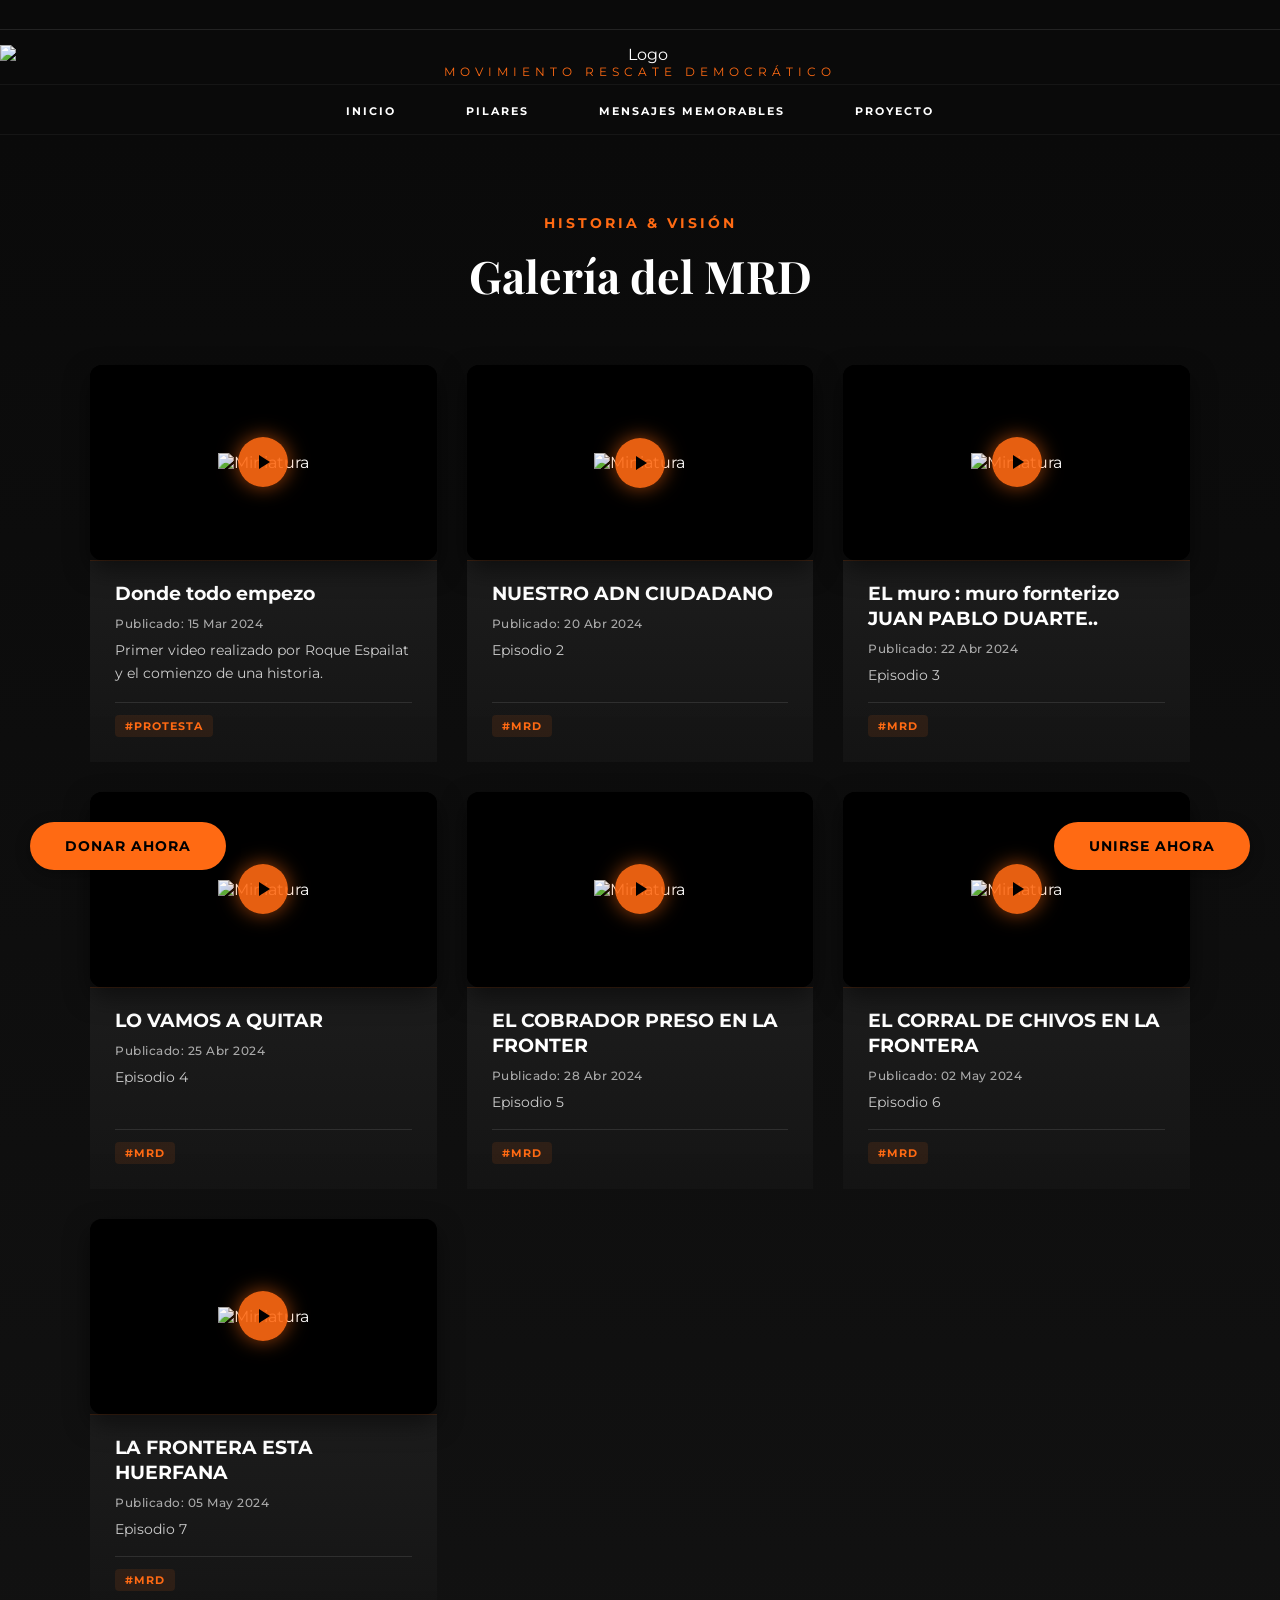
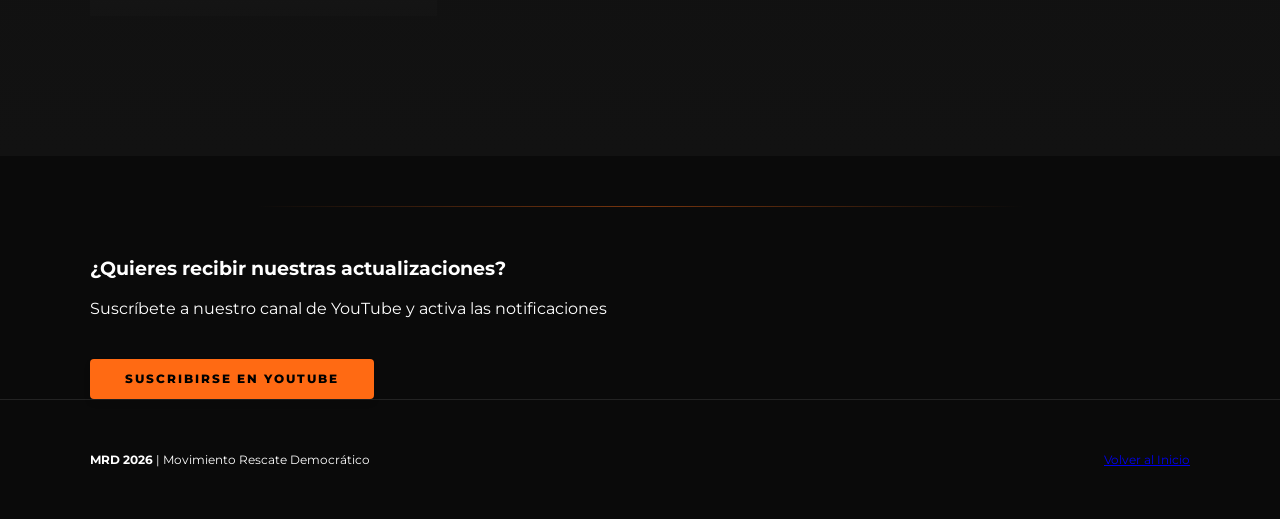
==== commit cfd04138: "Add files via upload" ====
--- a/mensajesmemorables.html
+++ b/mensajesmemorables.html
@@ -22,7 +22,7 @@
 
         <div class="mid-bar">
             <div class="brand">
-                <img src="img/Sin título.png" alt="Logo" class="brand-logo">
+                <img src="img/Sin título.png" alt="Logo" class="brand-logo">
                 <span class="location">MOVIMIENTO RESCATE DEMOCRÁTICO</span>
             </div>
             <button id="menuToggle" class="menu-toggle">☰</button>
--- a/mensajesmemorables.css
+++ b/mensajesmemorables.css
@@ -448,4 +448,73 @@
         padding: 15px;
         background: linear-gradient(to bottom, rgba(0,0,0,0.5) 0%, rgba(0,0,0,0) 40%, rgba(0,0,0,0) 60%, rgba(0,0,0,0.9) 100%);
     }
+}
+
+/* --- RESPONSIVE --- */
+@media (max-width: 1024px) {
+    .messages-grid {
+        grid-template-columns: repeat(2, 1fr);
+        gap: 25px;
+    }
+}
+
+@media (max-width: 768px) {
+    .messages-grid {
+        grid-template-columns: 1fr;
+        gap: 25px;
+    }
+    .page-title { font-size: 2.2rem; }
+    .section-header h2 { font-size: 2rem; }
+    
+    /* CORRECCIÓN CRÍTICA PARA MÓVILES */
+    .card-trigger.is-playing .video-player-container {
+        /* 1. Quitamos el posicionamiento absoluto que saca el video del grid */
+        position: static !important; 
+        top: auto !important;
+        left: auto !important;
+        transform: none !important;
+        
+        /* 2. Hacemos que ocupe todo el ancho disponible */
+        width: 100% !important;
+        max-width: 100% !important;
+        
+        /* 3. Definimos una altura fija o proporción para que no se aplaste */
+        /* Usamos 56.25% (16:9) o una altura fija si prefieres vertical */
+        height: auto !important;
+        aspect-ratio: 9 / 16 !important; /* Formato vertical tipo TikTok/Reels */
+        min-height: 500px; /* Asegura que tenga suficiente altura */
+        
+        /* 4. Estilos visuales */
+        border-radius: 12px;
+        border: 2px solid var(--pantone-orange);
+        box-shadow: 0 15px 40px rgba(0,0,0,0.6);
+        z-index: 1000; /* Asegura que esté encima de otros elementos */
+        
+        /* 5. Margen para que no pegue con los bordes */
+        margin: 10px 0;
+    }
+
+    /* Aseguramos que la tarjeta crezca para acomodar el video vertical */
+    .card-trigger.is-playing {
+        display: flex;
+        flex-direction: column;
+        min-height: 650px; /* Altura mínima para evitar saltos bruscos al abrir */
+        background: transparent;
+    }
+
+    /* Ajuste de la descripción para que no se superponga */
+    .card-trigger.is-playing .card-body {
+        opacity: 0.8; /* Un poco más visible */
+        margin-top: 15px;
+        background: rgba(20, 20, 20, 0.95);
+        border-radius: 8px;
+        padding: 15px;
+    }
+    
+    /* Ajuste de los controles para que siempre estén visibles y centrados */
+    .card-trigger.is-playing .video-controls-overlay {
+        /* Aseguramos que los controles no se corten */
+        padding: 20px; 
+        background: linear-gradient(to bottom, rgba(0,0,0,0.4) 0%, rgba(0,0,0,0) 30%, rgba(0,0,0,0) 70%, rgba(0,0,0,0.8) 100%);
+    }
 }
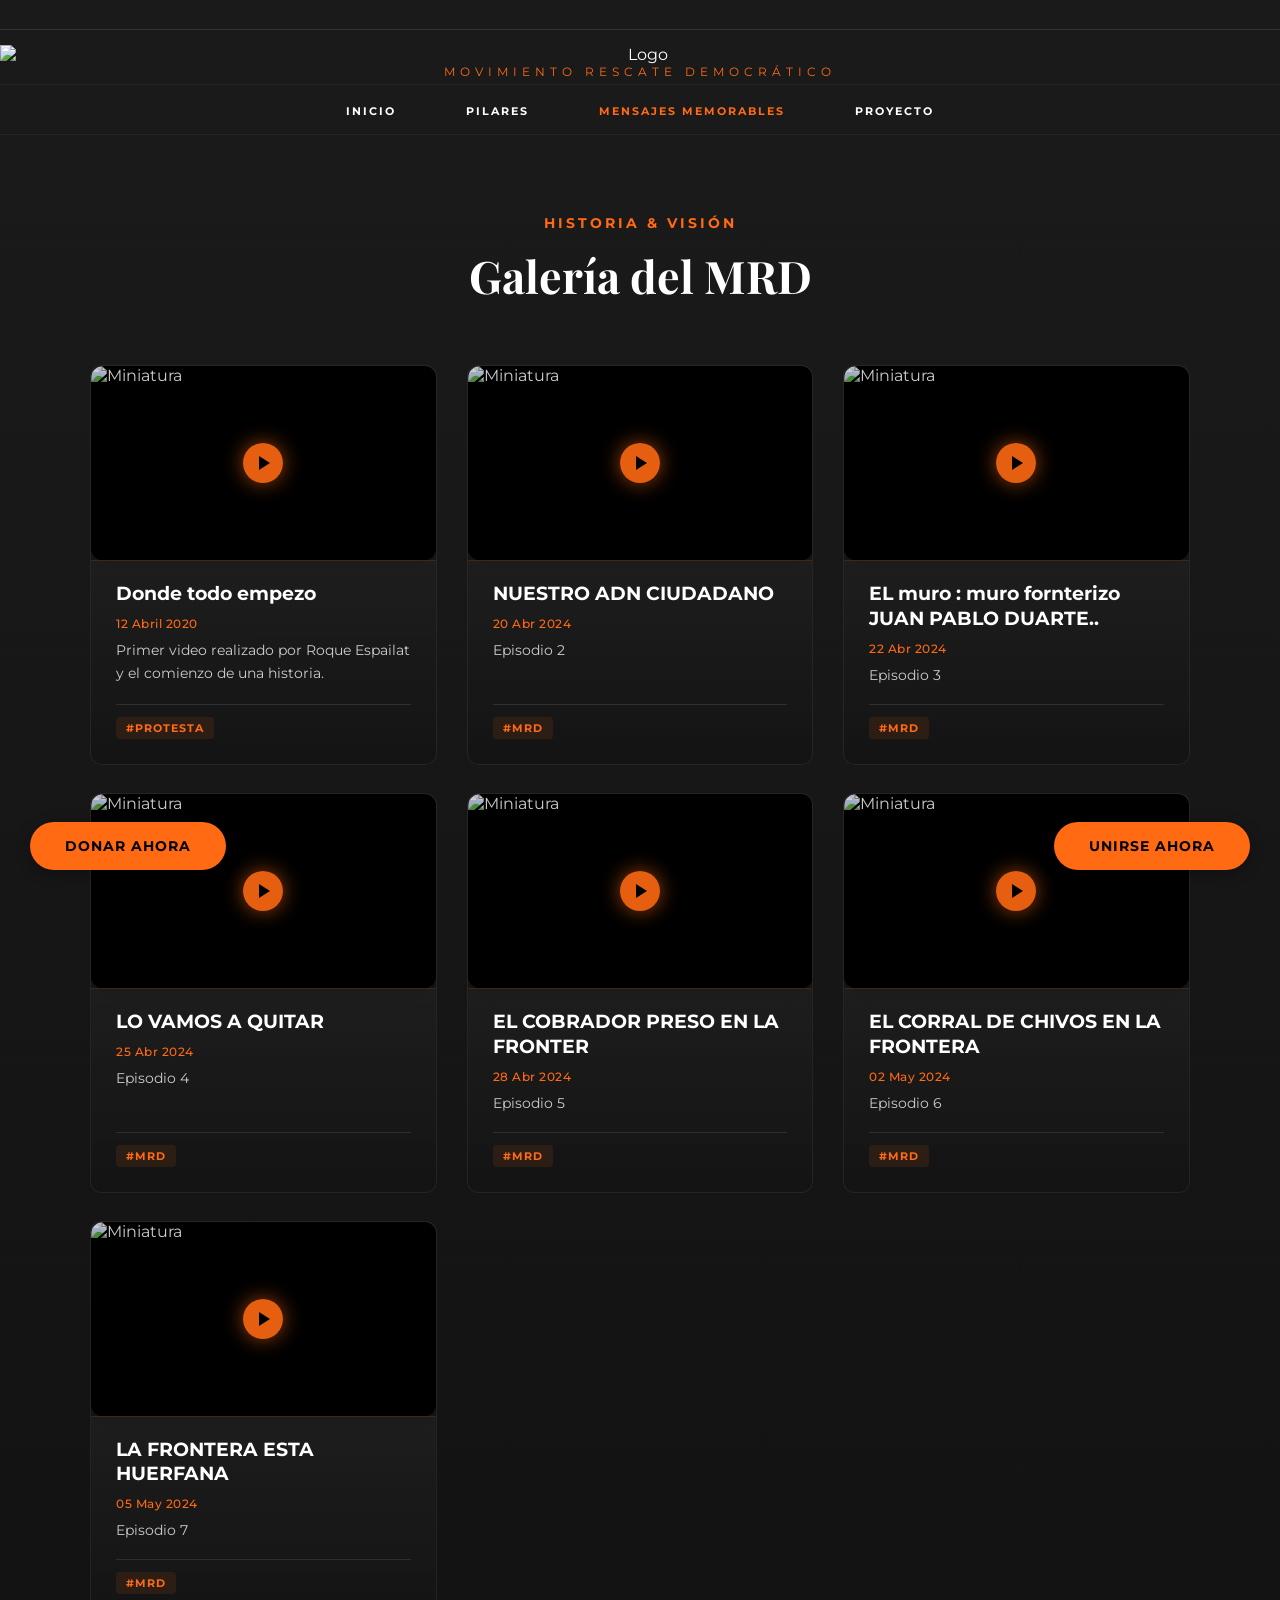
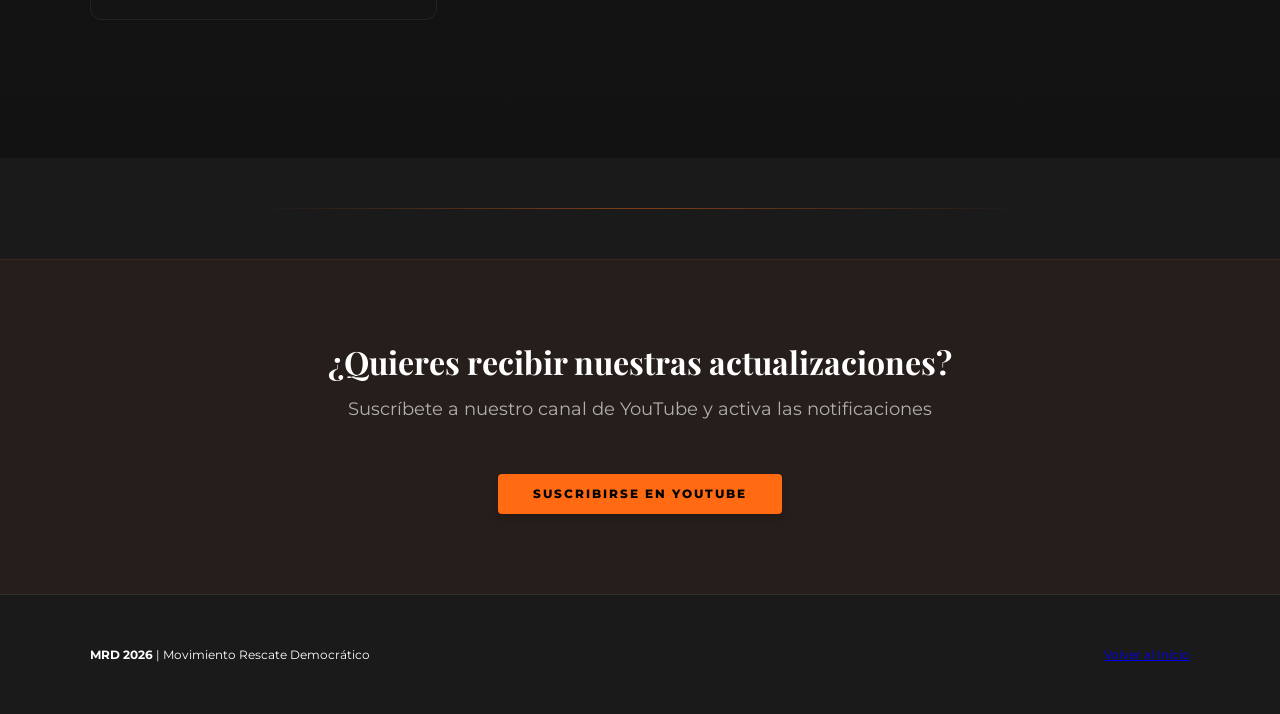
==== commit ffa49c62: "Add files via upload" ====
--- a/mensajesmemorables.html
+++ b/mensajesmemorables.html
@@ -82,7 +82,7 @@
                             </div>
                             <div class="card-body">
                                 <h3>Donde todo empezo</h3>
-                                <span class="card-date">Publicado: 15 Mar 2024</span>
+                                <span class="card-date">12 Abril 2020</span>
                                 <p class="card-desc">Primer video realizado por Roque Espailat y el comienzo de una historia.</p>
                                 <div class="card-footer"><span class="tag">#protesta</span></div>
                             </div>
@@ -123,7 +123,7 @@
                             </div>
                             <div class="card-body">
                                 <h3>NUESTRO ADN CIUDADANO</h3>
-                                <span class="card-date">Publicado: 20 Abr 2024</span>
+                                <span class="card-date">20 Abr 2024</span>
                                 <p class="card-desc">Episodio 2</p>
                                 <div class="card-footer"><span class="tag">#MRD</span></div>
                             </div>
@@ -164,7 +164,7 @@
                             </div>
                             <div class="card-body">
                                 <h3>EL muro : muro fornterizo JUAN PABLO DUARTE..</h3>
-                                <span class="card-date">Publicado: 22 Abr 2024</span>
+                                <span class="card-date">22 Abr 2024</span>
                                 <p class="card-desc">Episodio 3</p>
                                 <div class="card-footer"><span class="tag">#MRD</span></div>
                             </div>
@@ -205,7 +205,7 @@
                             </div>
                             <div class="card-body">
                                 <h3>LO VAMOS A QUITAR</h3>
-                                <span class="card-date">Publicado: 25 Abr 2024</span>
+                                <span class="card-date">25 Abr 2024</span>
                                 <p class="card-desc">Episodio 4</p>
                                 <div class="card-footer"><span class="tag">#MRD</span></div>
                             </div>
@@ -246,7 +246,7 @@
                             </div>
                             <div class="card-body">
                                 <h3>EL COBRADOR PRESO EN LA FRONTER</h3>
-                                <span class="card-date">Publicado: 28 Abr 2024</span>
+                                <span class="card-date">28 Abr 2024</span>
                                 <p class="card-desc">Episodio 5</p>
                                 <div class="card-footer"><span class="tag">#MRD</span></div>
                             </div>
@@ -287,7 +287,7 @@
                             </div>
                             <div class="card-body">
                                 <h3>EL CORRAL DE CHIVOS EN LA FRONTERA</h3>
-                                <span class="card-date">Publicado: 02 May 2024</span>
+                                <span class="card-date">02 May 2024</span>
                                 <p class="card-desc">Episodio 6</p>
                                 <div class="card-footer"><span class="tag">#MRD</span></div>
                             </div>
@@ -328,7 +328,7 @@
                             </div>
                             <div class="card-body">
                                 <h3>LA FRONTERA ESTA HUERFANA</h3>
-                                <span class="card-date">Publicado: 05 May 2024</span>
+                                <span class="card-date">05 May 2024</span>
                                 <p class="card-desc">Episodio 7</p>
                                 <div class="card-footer"><span class="tag">#MRD</span></div>
                             </div>
--- a/mensajesmemorables.css
+++ b/mensajesmemorables.css
@@ -1,11 +1,15 @@
-/* --- ESTILOS GENERALES --- */
+/* ============================================
+   ESTILOS GENERALES - MENSAJES MEMORABLES
+   ============================================ */
+
 :root {
     --white: #ffffff;
     --gray: #b0b0b0;
-    --pantone-black: #0a0a0a;
+    --pantone-black: #1a1a1a;
     --pantone-orange: #ff6a13;
 }
 
+/* --- ESTILOS GENERALES --- */
 .page-hero {
     padding: 120px 0;
     text-align: center;
@@ -73,11 +77,18 @@
 
 /* --- TARJETA --- */
 .message-card {
-    background: transparent;
-    border: none;
+    background: rgba(30, 30, 30, 0.5);
+    border-radius: 12px;
+    overflow: hidden;
+    display: flex;
+    flex-direction: column;
+    border: 1px solid rgba(255, 255, 255, 0.05);
+    transition: border-color 0.3s ease;
     height: 100%;
-    display: flex;
-    flex-direction: column;
+}
+
+.message-card:hover {
+    border-color: rgba(255, 106, 19, 0.3);
 }
 
 .card-trigger {
@@ -87,7 +98,6 @@
     cursor: pointer;
     transition: transform 0.3s ease;
     position: relative;
-    z-index: 1;
 }
 
 /* --- CONTENEDOR DEL VIDEO --- */
@@ -98,96 +108,94 @@
     border-radius: 12px;
     overflow: hidden;
     box-shadow: 0 10px 25px rgba(0,0,0,0.5);
-    transition: all 0.6s cubic-bezier(0.25, 0.8, 0.25, 1);
+    transition: all 0.5s cubic-bezier(0.4, 0, 0.2, 1);
     aspect-ratio: 16 / 9;
     flex-shrink: 0;
-    z-index: 10; /* Asegura que esté encima de la descripción */
-}
-
-/* --- TRANSICIÓN NATURAL (CLAVE) --- */
-/* Estado inicial: Miniatura visible, video oculto */
-.video-player-container .dynamic-video {
-    opacity: 0;
-    transform: scale(0.95);
-    filter: blur(10px);
-    transition: opacity 0.6s ease, transform 0.6s ease, filter 0.6s ease;
+    z-index: 1;
+    will-change: transform, opacity;
+}
+
+/* --- VIDEO Y MINIATURA (CORREGIDO PARA EVITAR GLITCH) --- */
+
+/* Miniatura - Siempre visible inicialmente */
+.thumbnail-overlay {
+    position: absolute;
+    inset: 0;
+    background: #000;
+    display: flex;
+    align-items: center;
+    justify-content: center;
+    z-index: 5;
+    opacity: 1;
+    visibility: visible;
+    pointer-events: none;
+    transition: opacity 0.3s ease-out, visibility 0.3s;
+    will-change: opacity, visibility;
+}
+
+.thumb-img {
     width: 100%;
     height: 100%;
     object-fit: cover;
-    display: block;
-}
-
-.video-player-container .thumbnail-overlay {
-    position: absolute;
-    top: 0; left: 0; width: 100%; height: 100%;
-    background: #000;
-    display: flex;
-    align-items: center;
-    justify-content: center;
-    z-index: 20; /* Encima del video */
-    transition: opacity 0.6s ease;
-    pointer-events: none;
-}
-
-/* Estado Activo: Transición suave */
-.card-trigger.is-playing .video-player-container {
-    aspect-ratio: auto; /* Permite cambiar a vertical en móvil */
-    box-shadow: 0 20px 50px rgba(0,0,0,0.8);
-    border: 2px solid var(--pantone-orange);
-}
-
-.card-trigger.is-playing .dynamic-video {
-    opacity: 1;
-    transform: scale(1);
-    filter: blur(0);
-    z-index: 15; /* Video ahora visible */
-}
-
-.card-trigger.is-playing .thumbnail-overlay {
-    opacity: 0;
-    pointer-events: none;
-    z-index: 5; /* Se va detrás */
-}
-
-/* --- ICONO DE PLAY --- */
+    opacity: 0.8;
+    transition: transform 0.3s ease;
+}
+
 .play-icon-large {
     position: absolute;
-    width: 50px;
-    height: 50px;
+    width: 40px;
+    height: 40px;
     background: rgba(255, 106, 19, 0.9);
     border-radius: 50%;
     display: flex;
     align-items: center;
     justify-content: center;
     color: #000;
+    font-size: 10px;
+    font-weight: 400;
     box-shadow: 0 0 20px rgba(255, 106, 19, 0.6);
-    transition: transform 0.3s, opacity 0.3s;
-    z-index: 21;
-}
-
-.play-icon-large svg {
-    width: 24px;
-    height: 24px;
-    fill: black;
+    transition: transform 0.3s;
+    z-index: 6;
 }
 
 .card-trigger:hover .play-icon-large {
     transform: scale(1.1);
 }
 
-.card-trigger.is-playing .play-icon-large {
+/* Video - Invisible inicialmente para evitar flash negro */
+.dynamic-video {
+    width: 100%;
+    height: 100%;
+    object-fit: cover; /* Unificado a cover para coincidir con la miniatura */
+    background: #000;
     opacity: 0;
-    pointer-events: none;
-}
-
-/* --- CONTROLES (SIEMPRE DENTRO DEL VIDEO) --- */
+    visibility: hidden;
+    display: block;
+    outline: none;
+    transition: opacity 0.3s ease-in;
+    will-change: opacity, visibility;
+}
+
+/* Estado Activo: Sincronización perfecta */
+.card-trigger.is-playing .thumbnail-overlay {
+    opacity: 0;
+    visibility: hidden;
+    transition: opacity 0.3s ease-out, visibility 0.3s;
+}
+
+.card-trigger.is-playing .dynamic-video {
+    opacity: 1;
+    visibility: visible;
+    transition: opacity 0.3s ease-in;
+}
+
+/* --- CONTROLES --- */
 .video-controls-overlay {
     position: absolute;
     inset: 0;
     width: 100%;
     height: 100%;
-    /* Gradiente para que los controles se lean bien sobre el video */
-    background: linear-gradient(to bottom, rgba(0,0,0,0.7) 0%, rgba(0,0,0,0) 30%, rgba(0,0,0,0) 70%, rgba(0,0,0,0.85) 100%);
+    background: linear-gradient(to bottom, rgba(0,0,0,0.5) 0%, rgba(0,0,0,0) 30%, rgba(0,0,0,0) 70%, rgba(0,0,0,0.9) 100%);
     display: flex;
     flex-direction: column;
     justify-content: flex-end;
@@ -195,7 +203,7 @@
     padding: 20px;
     opacity: 0;
     transition: opacity 0.3s ease;
-    z-index: 30; /* ENCIMA de todo (video y miniatura) */
+    z-index: 10;
     pointer-events: none;
     box-sizing: border-box;
 }
@@ -221,17 +229,14 @@
     display: flex;
     align-items: center;
     justify-content: center;
+    color: #000;
+    font-size: 24px;
+    font-weight: 700;
     cursor: pointer;
     transition: transform 0.2s;
-    z-index: 31;
+    z-index: 11;
     box-shadow: 0 0 15px rgba(0,0,0,0.5);
     pointer-events: auto;
-}
-
-.play-pause-btn svg {
-    width: 24px;
-    height: 24px;
-    fill: black;
 }
 
 .play-pause-btn:hover {
@@ -248,7 +253,6 @@
     gap: 5px;
     align-self: center;
     pointer-events: auto;
-    z-index: 31;
 }
 
 .progress-bar-bg {
@@ -280,7 +284,6 @@
     text-shadow: 0 1px 2px rgba(0,0,0,0.8);
     font-family: 'Montserrat', sans-serif;
     width: 100%;
-    z-index: 31;
 }
 
 /* Botones Inferiores */
@@ -292,7 +295,6 @@
     max-width: 80%;
     align-self: center;
     pointer-events: auto;
-    z-index: 31;
 }
 
 .control-btn {
@@ -342,13 +344,15 @@
     flex-direction: column;
     transition: opacity 0.3s;
     z-index: 1;
-    position: relative;
 }
 
 .card-trigger.is-playing .card-body {
-    opacity: 0.7;
-    background: rgba(20, 20, 20, 0.9);
-    border-top: 1px solid rgba(255, 106, 19, 0.3);
+    opacity: 0.9;
+    background: transparent;
+    border-top: none;
+    margin-top: 15px;
+    transform: translateY(5px);
+    filter: none;
 }
 
 .card-body h3 {
@@ -359,9 +363,10 @@
     line-height: 1.3;
 }
 
+/* Estilo para la fecha */
 .card-date {
     font-size: 0.75rem;
-    color: #aaa;
+    color: var(--pantone-orange);
     margin-bottom: 8px;
     font-family: 'Montserrat', sans-serif;
     display: block;
@@ -397,8 +402,218 @@
     border-radius: 4px;
 }
 
-/* --- RESPONSIVE --- */
-@media (max-width: 1024px) {
+.pagination-wrapper {
+    text-align: center;
+    margin-bottom: 40px;
+}
+
+.subscribe-section {
+    padding: 80px 0;
+    background: rgba(255, 106, 19, 0.05);
+    text-align: center;
+    border-top: 1px solid rgba(255, 106, 19, 0.1);
+}
+
+.subscribe-section h3 {
+    font-family: 'Playfair Display', serif;
+    font-size: 2rem;
+    margin: 0 0 15px 0;
+    color: var(--white);
+}
+
+.subscribe-section p {
+    font-size: 1.1rem;
+    color: var(--gray);
+    margin: 0 0 30px 0;
+}
+
+.main-nav a.active {
+    color: var(--pantone-orange);
+}
+
+/* ============================================
+   ESTADO ACTIVO: VIDEO FLOTANTE (EXPANSIÓN)
+   ============================================ */
+
+/* --- MÓVIL Y TABLET (≤ 768px) - CORREGIDO --- */
+@media (max-width: 768px) {
+    .card-trigger.is-playing .video-player-container {
+        position: fixed !important;
+        top: 50% !important;
+        left: 50% !important;
+        transform: translate(-50%, -50%) scale(1) !important;
+        
+        width: 90vw !important;
+        aspect-ratio: 9 / 16 !important;
+        height: auto !important;
+        max-height: 80vh !important;
+        z-index: 9999 !important;
+        
+        border-radius: 20px;
+        border: 2px solid var(--pantone-orange);
+        box-shadow: 0 30px 60px rgba(0,0,0,0.9);
+        
+        /* Aceleración por hardware para evitar glitches */
+        backface-visibility: hidden;
+        -webkit-backface-visibility: hidden;
+        perspective: 1000px;
+        
+        animation: smoothMobilePop 0.4s cubic-bezier(0.2, 0.8, 0.2, 1) forwards;
+    }
+
+    /* Fondo negro sólido y limpio */
+    body.is-playing::before {
+        content: '';
+        position: fixed;
+        inset: 0;
+        background: #000;
+        opacity: 0.95;
+        z-index: 9990;
+        transition: opacity 0.3s ease;
+    }
+
+    /* Bloquear scroll */
+    body.is-playing {
+        overflow: hidden;
+    }
+
+    /* Tarjetas de fondo: Sin filtros pesados, solo atenuación ligera */
+    .messages-grid > .message-card {
+        filter: none !important;
+        opacity: 1 !important;
+        pointer-events: auto !important;
+    }
+
+    .card-trigger.is-playing ~ .message-card {
+        opacity: 0.3 !important;
+    }
+}
+
+@keyframes smoothMobilePop {
+    from {
+        opacity: 0;
+        transform: translate(-50%, -48%) scale(0.95);
+    }
+    to {
+        opacity: 1;
+        transform: translate(-50%, -50%) scale(1);
+    }
+}
+
+/* --- MÓVIL PEQUEÑO (< 480px) --- */
+@media (max-width: 480px) {
+    .card-trigger.is-playing .video-player-container {
+        width: 95vw !important;
+        max-width: 350px !important;
+        max-height: 75vh !important;
+        border: 2px solid var(--pantone-orange);
+        border-radius: 20px;
+    }
+
+    .play-pause-btn {
+        width: 55px;
+        height: 55px;
+        font-size: 22px;
+    }
+
+    .control-btn {
+        font-size: 1.5rem;
+        padding: 10px;
+    }
+
+    .progress-container {
+        max-width: 95%;
+    }
+
+    .controls-bottom {
+        max-width: 95%;
+        gap: 10px;
+    }
+
+    .close-btn {
+        font-size: 0.75rem;
+        padding: 5px 10px;
+    }
+}
+
+/* --- ORIENTACIÓN HORIZONTAL EN MÓVIL --- */
+@media (max-width: 768px) and (orientation: landscape) {
+    .card-trigger.is-playing .video-player-container {
+        width: 85vw !important;
+        max-width: 500px !important;
+        max-height: 70vh !important;
+        aspect-ratio: 16 / 9 !important;
+    }
+
+    .progress-container {
+        max-width: 90%;
+    }
+
+    .controls-bottom {
+        max-width: 90%;
+    }
+}
+
+/* --- ESCRITORIO (> 768px) --- */
+@media (min-width: 769px) {
+    .card-trigger.is-playing .video-player-container {
+        position: relative;
+        z-index: 100;
+        transform: scale(1.1) translateY(-10px);
+        aspect-ratio: 16 / 9;
+        border-radius: 15px;
+        border: 3px solid var(--pantone-orange);
+        box-shadow: 0 30px 60px rgba(0,0,0,0.8);
+        transition: transform 0.4s cubic-bezier(0.175, 0.885, 0.32, 1.275);
+    }
+    
+    /* Animación específica para escritorio si se desea expansión fija */
+    .card-trigger.is-playing .video-player-container {
+        position: fixed !important;
+        top: 50% !important;
+        left: 50% !important;
+        transform: translate(-50%, -50%) scale(1) !important;
+        
+        width: 360px !important;
+        height: 720px !important;
+        max-height: 85vh !important;
+        aspect-ratio: 9 / 16 !important;
+        
+        z-index: 9999 !important;
+        
+        border: 4px solid var(--pantone-orange);
+        border-radius: 28px;
+        box-shadow: 
+            0 50px 100px rgba(0,0,0,0.95),
+            0 0 60px rgba(255, 106, 19, 0.4),
+            0 0 120px rgba(255, 106, 19, 0.2);
+        
+        animation: smoothPhoneExpandDesktop 0.6s cubic-bezier(0.34, 1.56, 0.64, 1) forwards;
+    }
+
+    @keyframes smoothPhoneExpandDesktop {
+        0% {
+            transform: translate(-50%, -50%) scale(0.3);
+            opacity: 0;
+            border-radius: 12px;
+        }
+        50% {
+            transform: translate(-50%, -50%) scale(1.1);
+            opacity: 1;
+        }
+        100% {
+            transform: translate(-50%, -50%) scale(1);
+            opacity: 1;
+            border-radius: 28px;
+        }
+    }
+}
+
+/* ============================================
+   MEDIA QUERIES RESPONSIVE (GRID)
+   ============================================ */
+
+@media (min-width: 768px) and (max-width: 1024px) {
     .messages-grid {
         grid-template-columns: repeat(2, 1fr);
         gap: 25px;
@@ -408,113 +623,171 @@
 @media (max-width: 768px) {
     .messages-grid {
         grid-template-columns: 1fr;
-        gap: 25px;
-    }
-    .page-title { font-size: 2.2rem; }
-    .section-header h2 { font-size: 2rem; }
+        gap: 20px;
+        padding: 0 15px;
+    }
+    .page-title { font-size: 2rem; }
+    .section-header h2 { font-size: 1.8rem; }
+}
+
+@media (max-width: 480px) {
+    .messages-grid {
+        gap: 15px;
+        padding: 0 10px;
+    }
+    .page-title { font-size: 1.6rem; }
+    .section-header h2 { font-size: 1.5rem; }
+    .section-header .label { font-size: 0.75rem; letter-spacing: 2px; }
+}
+
+/* ============================================
+   LIMPIEZA FINAL: ACCESIBILIDAD Y SIN EFECTOS PESADOS
+   ============================================ */
+
+/* Accesibilidad: Reducir movimiento si el usuario lo prefiere */
+@media (prefers-reduced-motion: reduce) {
+    .video-player-container,
+    .card-trigger.is-playing .video-player-container,
+    .thumbnail-overlay {
+        transition: none !important;
+        animation: none !important;
+    }
+}
+
+/* Forzar sin blur en todo para rendimiento */
+body.is-playing,
+body.is-playing::before,
+body.is-playing::after,
+.messages-grid,
+.messages-grid > *,
+.message-card,
+.card-body,
+.card-footer,
+.card-header,
+.video-player-container,
+.dynamic-video,
+.thumbnail-overlay {
+    filter: none !important;
+    backdrop-filter: none !important;
+    -webkit-backdrop-filter: none !important;
+}
+
+
+
+
+
+
+
+
+
+
+
+
+
+
+
+
+
+
+/* ============================================
+   ESTADO ACTIVO: VIDEO FLOTANTE (MÓVIL - SIN GLITCH)
+   ============================================ */
+
+/* --- MÓVIL Y TABLET (≤ 768px) --- */
+@media (max-width: 768px) {
+    /* Contenedor del video en estado activo */
+    .card-trigger.is-playing .video-player-container {
+        position: fixed !important;
+        top: 50% !important;
+        left: 50% !important;
+        /* Eliminamos transform inicial para evitar parpadeos */
+        transform: translate(-50%, -50%) !important; 
+        
+        width: 90vw !important;
+        aspect-ratio: 9 / 16 !important;
+        height: auto !important;
+        max-height: 85vh !important;
+        z-index: 9999 !important;
+        
+        border-radius: 16px;
+        border: 2px solid var(--pantone-orange);
+        box-shadow: 0 20px 50px rgba(0,0,0,0.9);
+        
+        /* Aceleración por hardware */
+        backface-visibility: hidden;
+        -webkit-backface-visibility: hidden;
+        perspective: 1000px;
+        
+        /* Transición directa y suave, sin animación de escala compleja */
+        transition: opacity 0.2s ease-in-out, transform 0.2s ease-in-out;
+        opacity: 0; /* Empieza invisible para evitar flash */
+        pointer-events: none;
+    }
+
+    /* Cuando está reproduciendo, aparece instantáneamente */
+    .card-trigger.is-playing .video-player-container {
+        opacity: 1 !important;
+        pointer-events: auto !important;
+    }
+
+    /* Fondo negro sólido y limpio */
+    body.is-playing::before {
+        content: '';
+        position: fixed;
+        inset: 0;
+        background: #000;
+        opacity: 0.95;
+        z-index: 9990;
+        transition: opacity 0.2s ease;
+        pointer-events: auto;
+    }
+
+    /* Bloquear scroll */
+    body.is-playing {
+        overflow: hidden;
+    }
+
+    /* Tarjetas de fondo: Atenuación simple */
+    .messages-grid > .message-card {
+        transition: opacity 0.2s ease;
+    }
+
+    .card-trigger.is-playing ~ .message-card {
+        opacity: 0.2 !important;
+        pointer-events: none !important;
+    }
     
-    /* CORRECCIÓN MÓVIL: Video se expande verticalmente SIN salir del flujo */
-    .card-trigger.is-playing .video-player-container {
-        position: static !important;
-        top: auto !important;
-        left: auto !important;
-        transform: none !important;
-        width: 100% !important;
-        max-width: 100% !important;
-        height: auto !important;
-        aspect-ratio: 9 / 16 !important; /* Vertical */
-        min-height: 550px;
+    /* Asegurar que la miniatura desaparezca rápido */
+    .card-trigger.is-playing .thumbnail-overlay {
+        opacity: 0 !important;
+        visibility: hidden !important;
+        transition: opacity 0.1s ease-out !important;
+    }
+    
+    /* Asegurar que el video aparezca rápido */
+    .card-trigger.is-playing .dynamic-video {
+        opacity: 1 !important;
+        visibility: visible !important;
+        transition: opacity 0.1s ease-in !important;
+    }
+}
+
+/* --- MÓVIL PEQUEÑO (< 480px) --- */
+@media (max-width: 480px) {
+    .card-trigger.is-playing .video-player-container {
+        width: 95vw !important;
+        max-width: 350px !important;
+        max-height: 80vh !important;
         border-radius: 12px;
-        border: 2px solid var(--pantone-orange);
-        box-shadow: 0 15px 40px rgba(0,0,0,0.6);
-        z-index: 100; /* Muy alto para estar encima de todo */
-        margin: 10px 0;
-    }
-
-    .card-trigger.is-playing {
-        min-height: 700px; /* Espacio extra para el video vertical */
-    }
-
-    .card-trigger.is-playing .card-body {
-        opacity: 0.8;
-        margin-top: 15px;
-        background: rgba(20, 20, 20, 0.95);
-        border-radius: 8px;
-        padding: 15px;
-    }
-    
-    /* Asegurar que los controles estén visibles y centrados en móvil */
-    .card-trigger.is-playing .video-controls-overlay {
-        padding: 15px;
-        background: linear-gradient(to bottom, rgba(0,0,0,0.5) 0%, rgba(0,0,0,0) 40%, rgba(0,0,0,0) 60%, rgba(0,0,0,0.9) 100%);
-    }
-}
-
-/* --- RESPONSIVE --- */
-@media (max-width: 1024px) {
-    .messages-grid {
-        grid-template-columns: repeat(2, 1fr);
-        gap: 25px;
-    }
-}
-
-@media (max-width: 768px) {
-    .messages-grid {
-        grid-template-columns: 1fr;
-        gap: 25px;
-    }
-    .page-title { font-size: 2.2rem; }
-    .section-header h2 { font-size: 2rem; }
-    
-    /* CORRECCIÓN CRÍTICA PARA MÓVILES */
-    .card-trigger.is-playing .video-player-container {
-        /* 1. Quitamos el posicionamiento absoluto que saca el video del grid */
-        position: static !important; 
-        top: auto !important;
-        left: auto !important;
-        transform: none !important;
-        
-        /* 2. Hacemos que ocupe todo el ancho disponible */
-        width: 100% !important;
-        max-width: 100% !important;
-        
-        /* 3. Definimos una altura fija o proporción para que no se aplaste */
-        /* Usamos 56.25% (16:9) o una altura fija si prefieres vertical */
-        height: auto !important;
-        aspect-ratio: 9 / 16 !important; /* Formato vertical tipo TikTok/Reels */
-        min-height: 500px; /* Asegura que tenga suficiente altura */
-        
-        /* 4. Estilos visuales */
-        border-radius: 12px;
-        border: 2px solid var(--pantone-orange);
-        box-shadow: 0 15px 40px rgba(0,0,0,0.6);
-        z-index: 1000; /* Asegura que esté encima de otros elementos */
-        
-        /* 5. Margen para que no pegue con los bordes */
-        margin: 10px 0;
-    }
-
-    /* Aseguramos que la tarjeta crezca para acomodar el video vertical */
-    .card-trigger.is-playing {
-        display: flex;
-        flex-direction: column;
-        min-height: 650px; /* Altura mínima para evitar saltos bruscos al abrir */
-        background: transparent;
-    }
-
-    /* Ajuste de la descripción para que no se superponga */
-    .card-trigger.is-playing .card-body {
-        opacity: 0.8; /* Un poco más visible */
-        margin-top: 15px;
-        background: rgba(20, 20, 20, 0.95);
-        border-radius: 8px;
-        padding: 15px;
-    }
-    
-    /* Ajuste de los controles para que siempre estén visibles y centrados */
-    .card-trigger.is-playing .video-controls-overlay {
-        /* Aseguramos que los controles no se corten */
-        padding: 20px; 
-        background: linear-gradient(to bottom, rgba(0,0,0,0.4) 0%, rgba(0,0,0,0) 30%, rgba(0,0,0,0) 70%, rgba(0,0,0,0.8) 100%);
+    }
+}
+
+/* --- ORIENTACIÓN HORIZONTAL EN MÓVIL --- */
+@media (max-width: 768px) and (orientation: landscape) {
+    .card-trigger.is-playing .video-player-container {
+        width: 90vw !important;
+        max-width: 600px !important;
+        max-height: 85vh !important;
+        aspect-ratio: 16 / 9 !important;
     }
 }
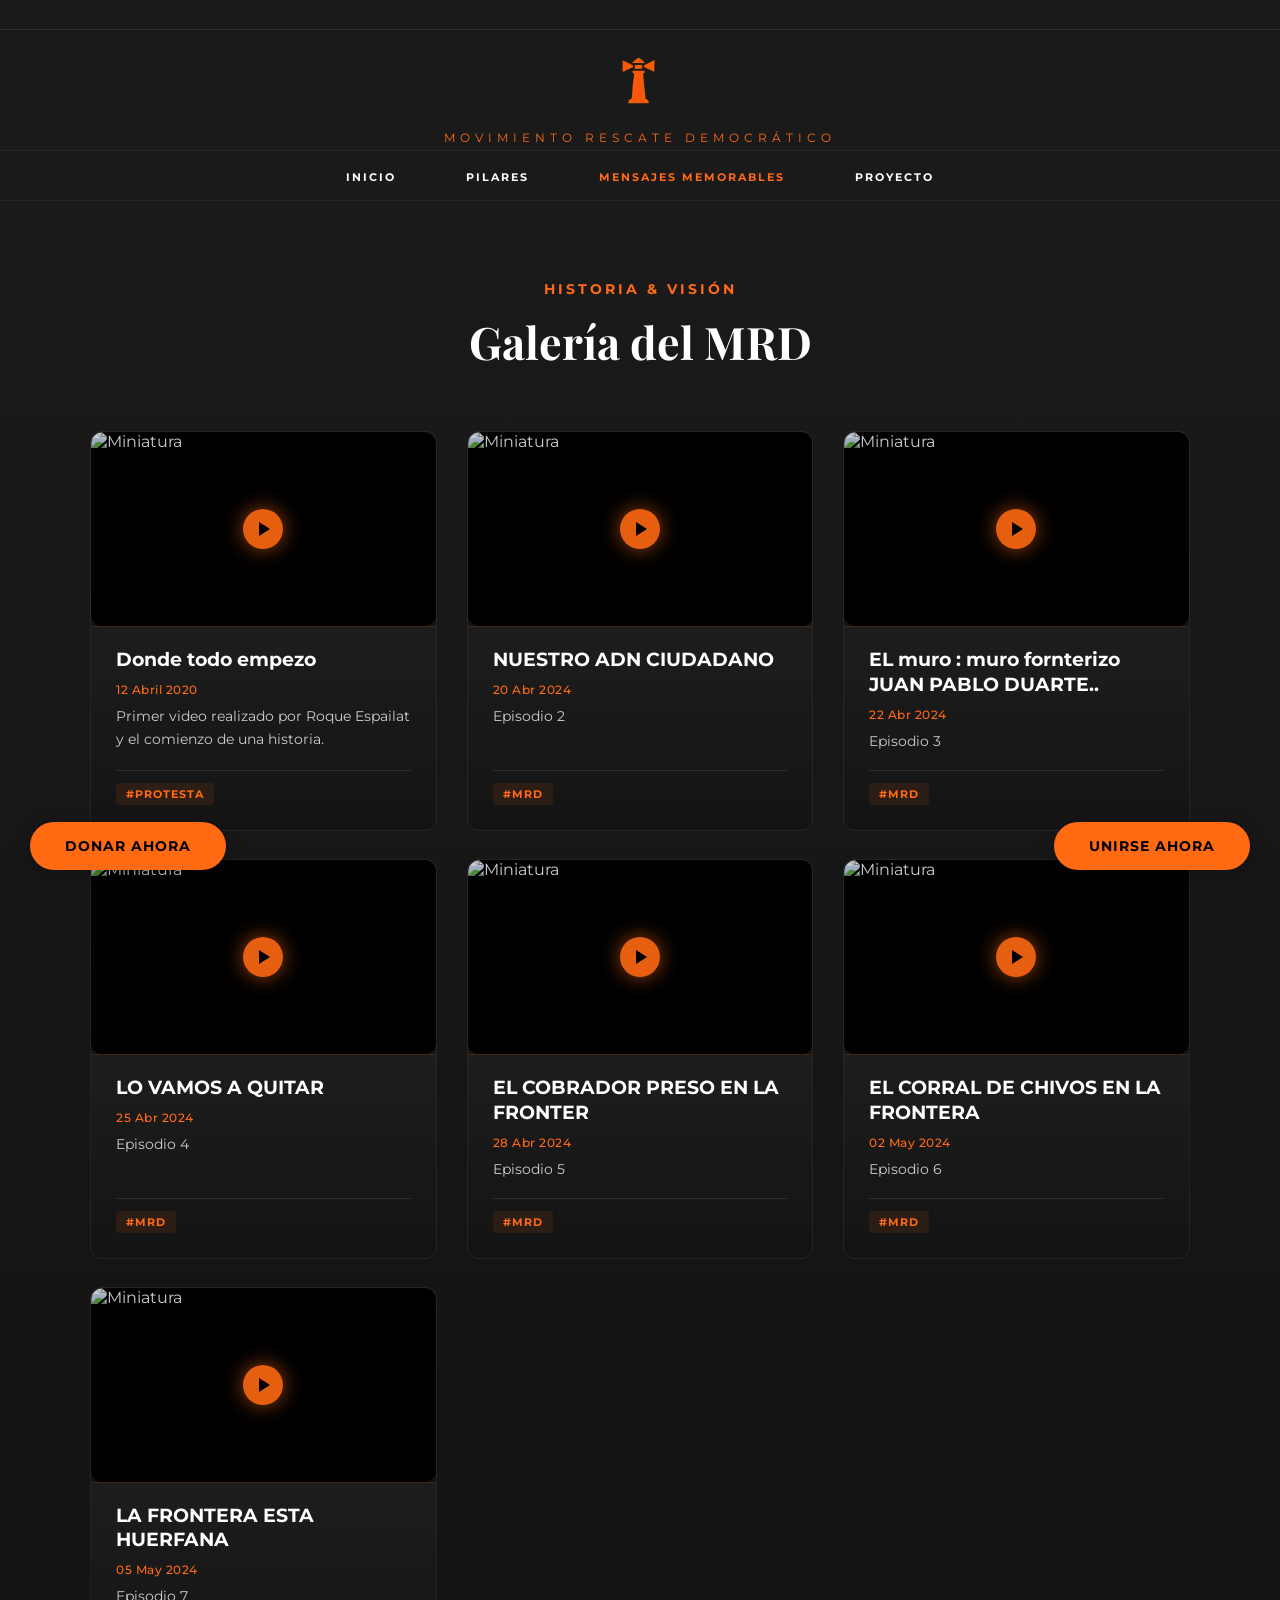
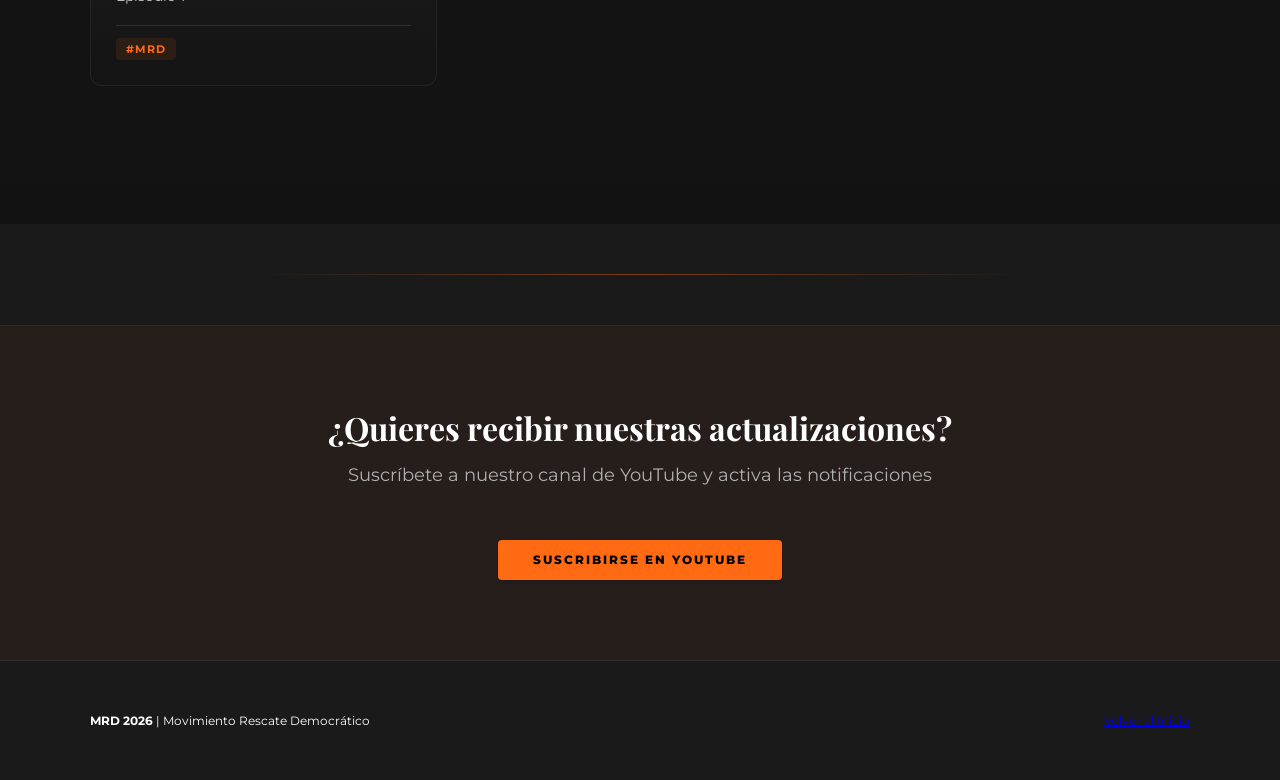
==== commit 6316b3ea: "Add files via upload" ====
--- a/mensajesmemorables.html
+++ b/mensajesmemorables.html
@@ -22,7 +22,7 @@
 
         <div class="mid-bar">
             <div class="brand">
-                <img src="img/Sin título.png" alt="Logo" class="brand-logo">
+                <img src="img/Sin título.png" alt="Logo" class="brand-logo">
                 <span class="location">MOVIMIENTO RESCATE DEMOCRÁTICO</span>
             </div>
             <button id="menuToggle" class="menu-toggle">☰</button>
